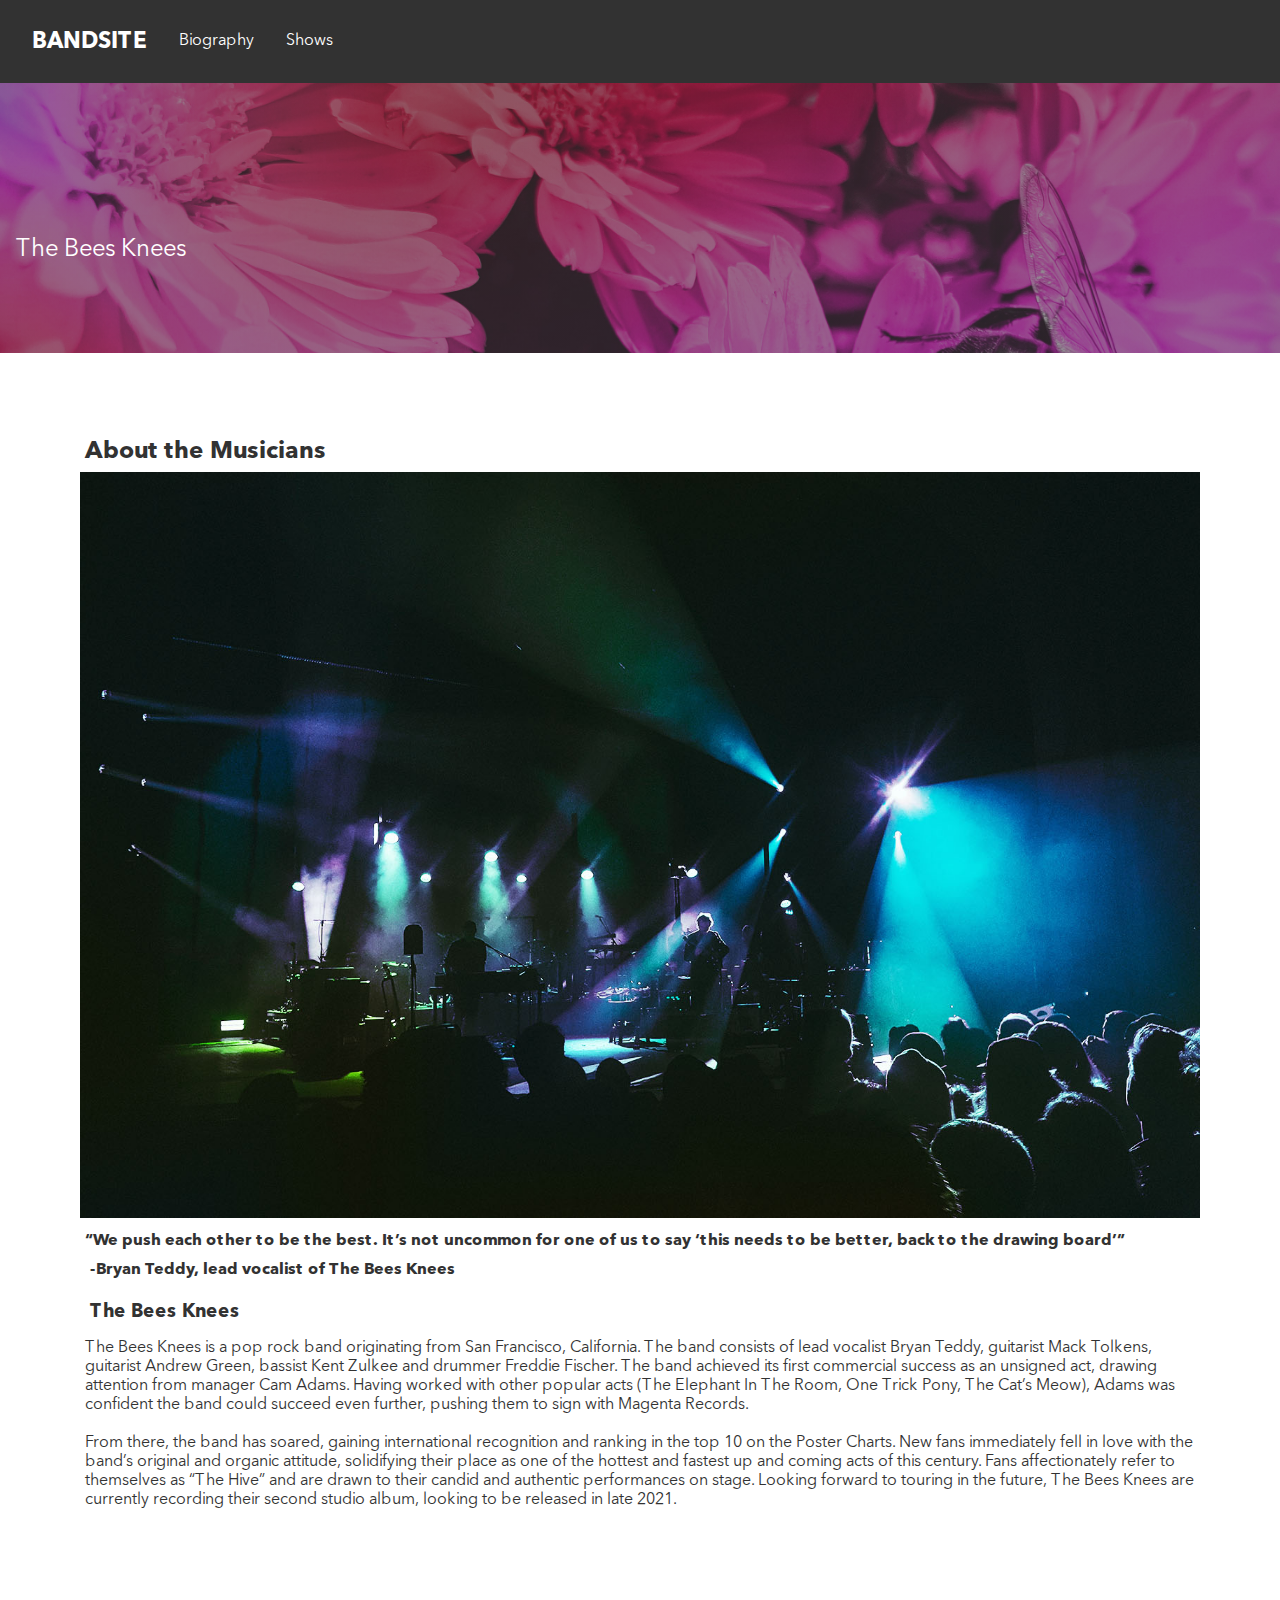
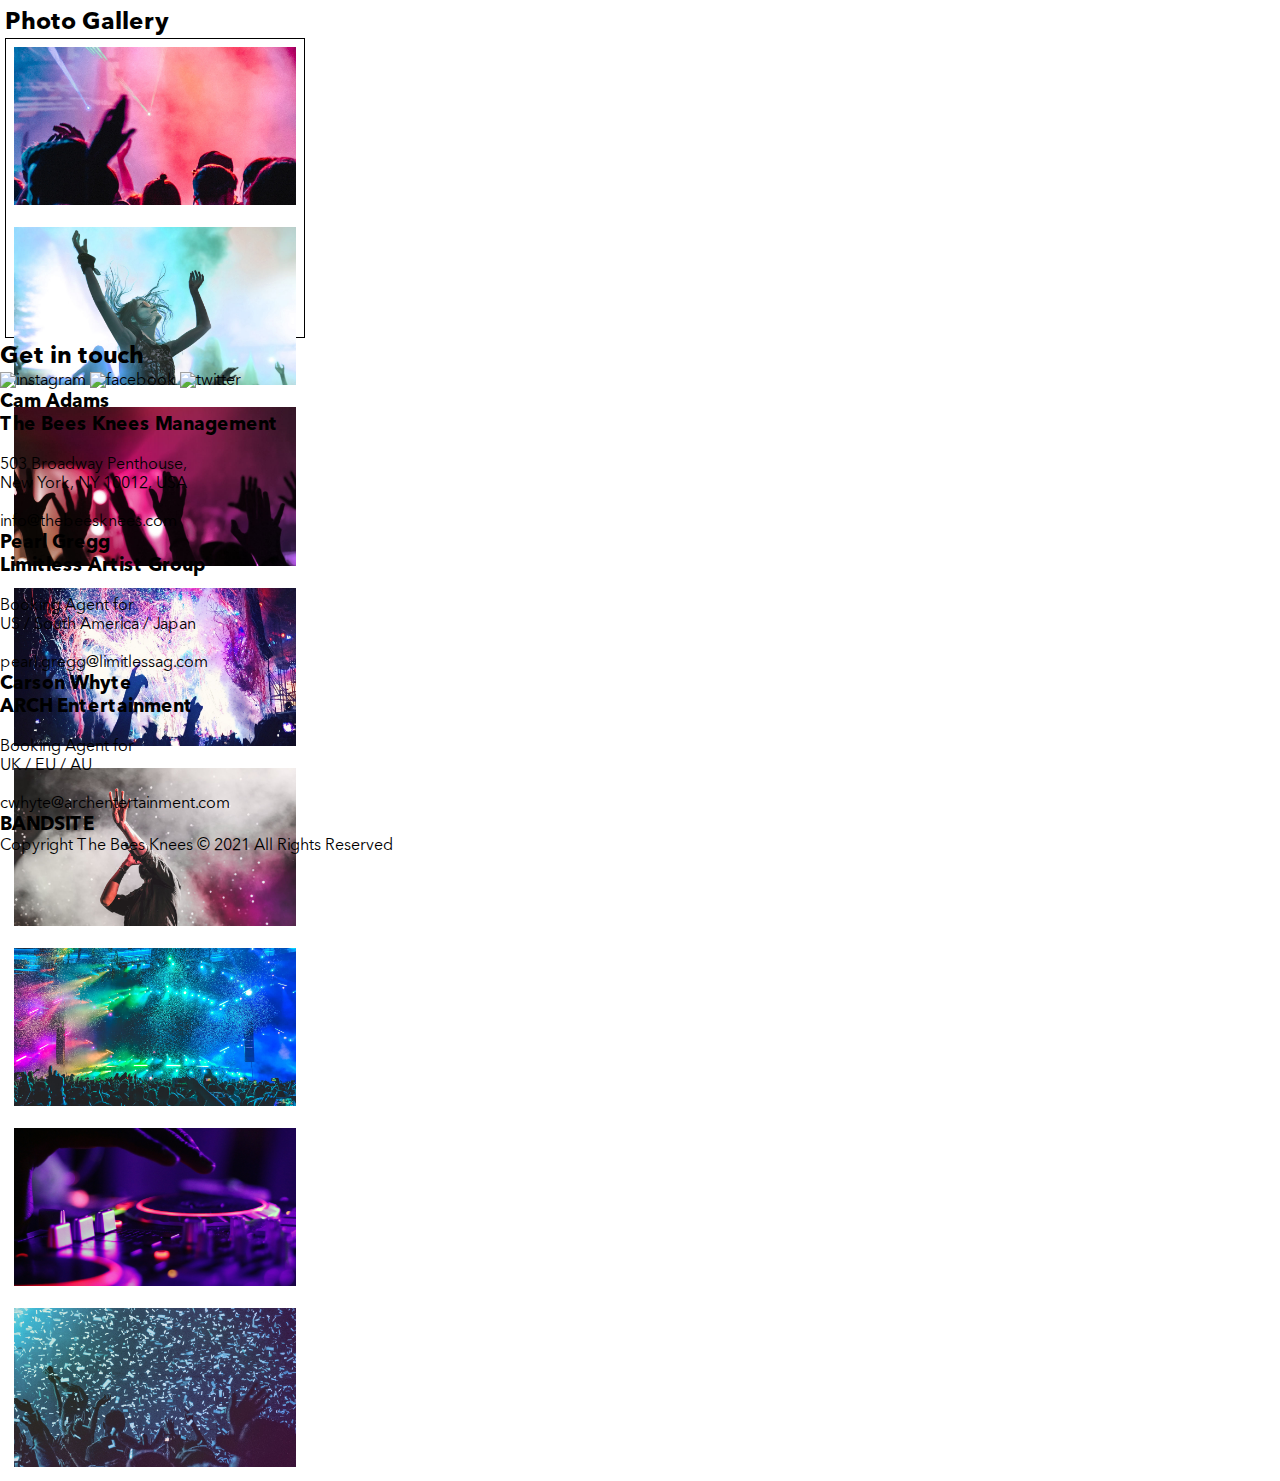
==== index.html @ 4f662fb7 "Gallery for mobile site" ====
<!DOCTYPE html>
<html lang="en">
<head>
    <meta charset="UTF-8">
    <meta http-equiv="X-UA-Compatible" content="IE=edge">
    <meta name="viewport" content="width=device-width, initial-scale=1.0">
    <title>Bandsite</title>
    <link rel="stylesheet" href="./css/bio.css">
</head>
<body>
    <header class="header">
        <div class="header__box">
             <div class="header__title">
                <h1>BANDSITE</h1>
             </div>
             <nav class="nav">
                 <ul class="nav__list">
                     <li class="nav__item">
                         <a class="nav__link" href="#">Biography</a>
                     </li>
                     <li class="nav__item">
                         <a class="nav__link" href="#">Shows</a>
                     </li>    
                 </ul>
             </nav>
        </div>
    </header>
    <main>
        <section class="hero">
            <div class="hero__box">
                <h2 class="hero__name">The Bees Knees</h2>
            </div>
        </section>
        <section class="about">
            <h2 class="about__heading">About the Musicians</h2>
            <article>
                <img class="about__image" src="./assets/images/band.jpg" alt="band performing">
                <div class="about__caption">
                      <p>
                          “We push each other to be the best. It’s not uncommon for one of us to say ‘this 
                          needs to be better, back to the drawing board’”
                         <p class="about__caption about__caption--lead"> -Bryan Teddy, lead vocalist of The Bees Knees</p>
                      </p>
                </div>
            </article>
            <div class="about__details">
                 <h3 class="about__details about__details--subheading">The Bees Knees</h3>
                 <div class="about__box">
                    <div class="about__split">
                        <p class="about__split about__split--para">
                            The Bees Knees is a pop rock band originating from San Francisco, California. 
                            The band consists of lead vocalist Bryan Teddy, guitarist Mack Tolkens, guitarist 
                            Andrew Green, bassist Kent Zulkee and drummer Freddie Fischer. The band achieved 
                            its first commercial success as an unsigned act, drawing attention from manager Cam 
                            Adams. Having worked with other popular acts (The Elephant In The Room, One Trick 
                            Pony, The Cat’s Meow), Adams was confident the band could succeed even further, pushing
                             them to sign with Magenta Records. 
                        </p>
                    </div>
                    <div class="about__split about__split--para">
                        <p class="about__split about__split--para">
                            From there, the band has soared, gaining international recognition and ranking in the 
                            top 10 on the Poster Charts. New fans immediately fell in love with the band’s original
                             and organic attitude, solidifying their place as one of the hottest and fastest up and
                              coming acts of this century. Fans affectionately refer to themselves as “The Hive” and 
                              are drawn to their candid and authentic performances on stage. Looking forward to touring 
                              in the future, The Bees Knees are currently recording their second studio album, looking to
                               be released in late 2021.
                        </p> 
                    </div>   
                </div>
            </div>
        </section>
        <section class="gallery">
            <h2 class="gallery__heading">Photo Gallery</h2>
            <div class="gallery__box">
                <div>
                    <img class="gallery__images" src="./assets/images/Photo-gallery-1.jpg" alt="crowd dancing">
                </div>
                <div>
                    <img class="gallery__images" src="./assets/images/Photo-gallery-2.jpg" alt="girl dancing">
                </div>
                <div>
                    <img  class="gallery__images"src="./assets/images/Photo-gallery-3.jpg" alt="crowd hands up">
                </div>
                <div>
                    <img  class="gallery__images" src="./assets/images/Photo-gallery-5.jpg" alt="huge confetti">
                </div>
                <div>
                    <img  class="gallery__images"src="./assets/images/Photo-gallery-6.jpg" alt="singer performing">
                </div>
               <div>
                     <img class="gallery__images" src="./assets/images/Photo-gallery-7.jpg" alt="stage wide view">
               </div>
               <div>
                     <img class="gallery__images" src="./assets/images/Photo-gallery-8.jpg" alt="dj controller">
               </div>
               <div>
                     <img class="gallery__images" src="./assets/images/Photo-gallery-9.jpg" alt="blue light confetti">
               </div>
            </div>
        </section>
    </main>
    <footer>
        <div>
            <h2>Get in touch</h2>
        </div>
        <div>
            <img src="" alt="instagram">
            <img src="" alt="facebook">
            <img src="" alt="twitter">
        </div>
        <div>
            <h3>Cam Adams</h3>
            <h3>The Bees Knees Management </h3>
            <br />
            503 Broadway Penthouse,<br />
            New York, NY 10012, USA<br />
            <br />
            info@thebeesknees.com<br />
        </div>
        <div>
            <h3>Pearl Gregg </h3>
            <h3>Limitless Artist Group</h3>
            <br />
            Booking Agent for<br />
            US / South America / Japan<br />
            <br />
            pearl.gregg@limitlessag.com<br />
        </div>
        <div>
             <h3>Carson Whyte</h3> 
             <h3>ARCH Entertainment</h3>
             <br />
             Booking Agent for<br />
             UK / EU / AU<br />
             <br />
             cwhyte@archentertainment.com<br />
        </div>
        <div>
            <h3>BANDSITE</h3>
        </div>
        <div>
            <p>Copyright The Bees Knees © 2021 All Rights Reserved</p>
        </div>

    </footer>
    

    
</body>
</html>
---- css/bio.css ----
@font-face {
  font-family: "Avenir";
  src: url(../../assets/font/AvenirNextLTPro-Regular.woff2) format("woff2");
  font-weight: 400;
}
@font-face {
  font-family: "Avenir";
  src: url(../../assets/font/AvenirNextLTPro-Demi.woff2) format("woff2");
  font-weight: 600;
}
@font-face {
  font-family: "Avenir";
  src: url(../../assets/font/AvenirNextLTPro-Bold.woff2) format("woff2");
  font-weight: 700;
}
*, *::before, *::after {
  box-sizing: border-box;
}

* {
  margin: 0;
  padding: 0;
}

body {
  margin: 0;
  font-family: "Avenir";
}

.header {
  background-color: #323232;
  color: #ffffff;
  text-align: center;
}
@media screen and (min-width: 768px) {
  .header__box {
    display: flex;
    justify-content: flex-start;
    align-items: center;
    padding: 0rem 1rem 0 2rem;
  }
}
.header__title {
  font-size: 0.7rem;
}

.nav__list {
  display: flex;
  padding: 0.3rem;
  justify-content: space-between;
  align-items: center;
}
@media screen and (min-width: 768px) {
  .nav__list {
    padding: 1rem;
  }
}
.nav__item {
  list-style: none;
}
@media screen and (min-width: 768px) {
  .nav__item {
    padding: 1rem;
  }
}
.nav__link {
  text-decoration: none;
  color: #ffffff;
}

.hero {
  width: 100%;
}
.hero__box {
  background: linear-gradient(rgba(50, 50, 50, 0.5), rgba(50, 50, 50, 0.5)), url("../assets/images/hero-bio.jpg");
  background-size: cover;
  width: 100%;
  height: 50vh;
  position: relative;
}
@media screen and (min-width: 320px) {
  .hero__box {
    max-width: 100%;
    height: 30vh;
  }
}
.hero__name {
  position: absolute;
  bottom: 12rem;
  left: 9rem;
  color: #ffffff;
  font-size: 3rem;
}
@media screen and (min-width: 320px) {
  .hero__name {
    bottom: 5.5rem;
    left: 1rem;
    font-size: 1.5rem;
    font-family: "Avenir";
    font-weight: 400;
  }
}

.about {
  padding: 1rem;
  color: #323232;
}
@media screen and (min-width: 768px) {
  .about {
    padding: 5rem;
  }
}
.about__image {
  width: 100%;
}
.about__heading {
  padding: 0.3rem;
}
.about__caption {
  font-weight: 700;
  padding: 0.3rem;
  line-height: 1.5;
}
.about__caption-- {
  padding: 0.3rem;
}
.about__details {
  padding: 0.3rem;
}
.about__details-- {
  padding: 0.3rem;
  font-weight: 600;
}
.about__split {
  padding: 0.3rem 0rem;
}
.about__split-- {
  font-weight: 600;
}

.gallery {
  padding: 0.3rem;
}
@media screen and (min-width: 768px) {
  .gallery__box {
    display: flex;
    flex-flow: row wrap;
    align-content: flex-start;
    /* pack wrapping lines to the top */
    border: 1px solid black;
    width: 300px;
    height: 300px;
  }
}
@media screen and (min-width: 320px) {
  .gallery__images {
    max-width: 100%;
    padding: 0.5rem;
  }
}/*# sourceMappingURL=bio.css.map */
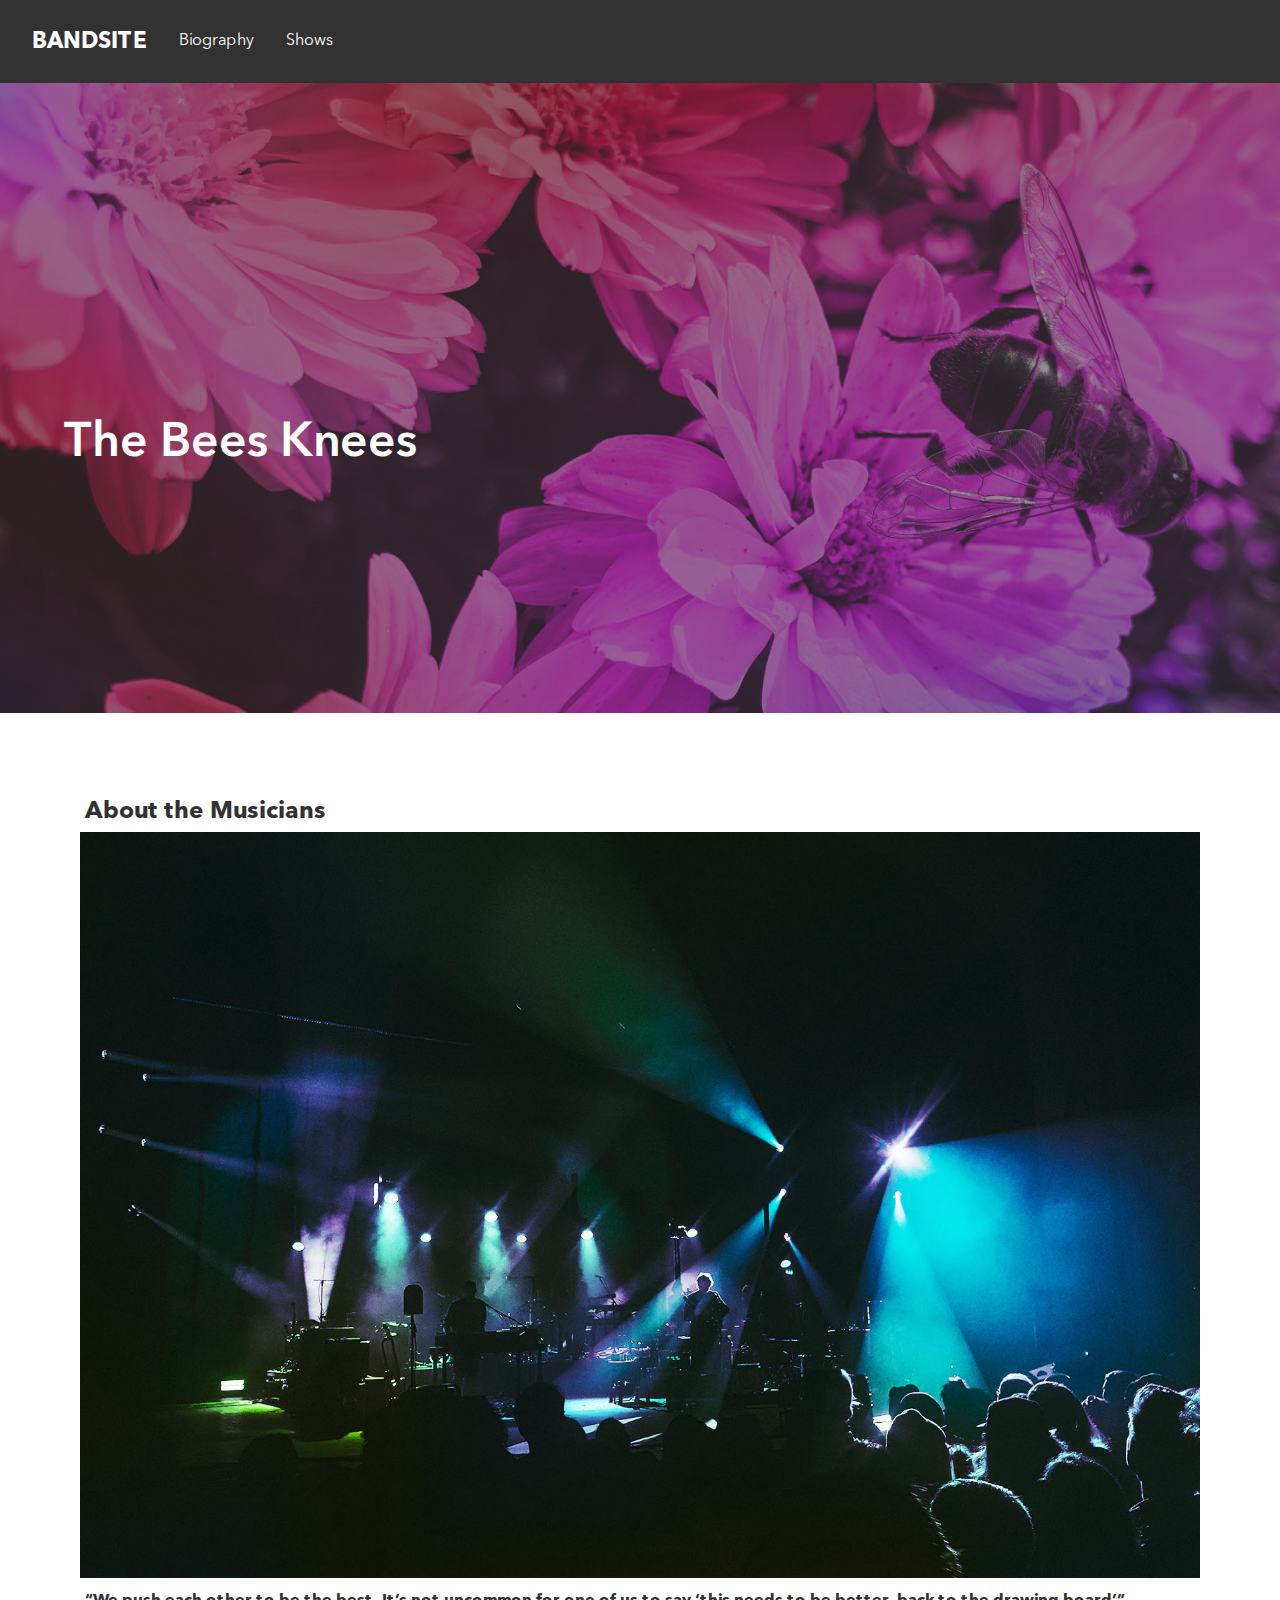
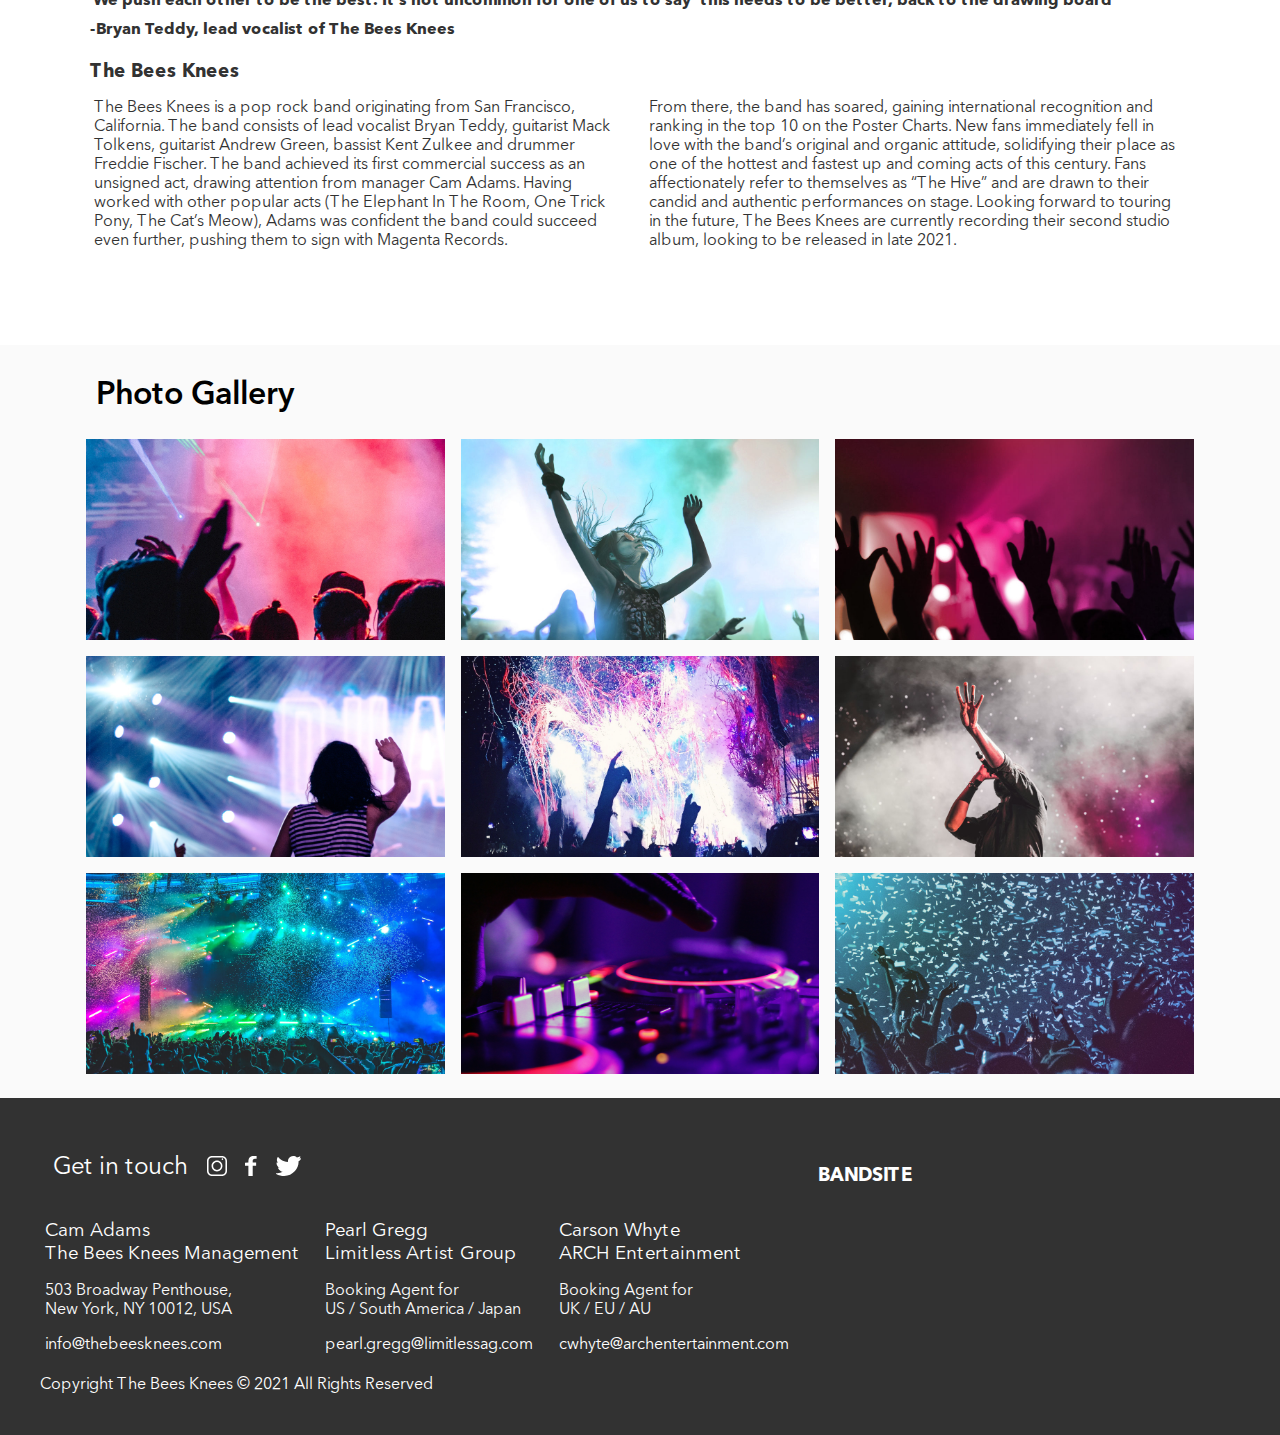
==== commit 8b60440e: "Tablet ready" ====
--- a/index.html
+++ b/index.html
@@ -74,76 +74,72 @@
         <section class="gallery">
             <h2 class="gallery__heading">Photo Gallery</h2>
             <div class="gallery__box">
-                <div>
-                    <img class="gallery__images" src="./assets/images/Photo-gallery-1.jpg" alt="crowd dancing">
-                </div>
-                <div>
-                    <img class="gallery__images" src="./assets/images/Photo-gallery-2.jpg" alt="girl dancing">
-                </div>
-                <div>
-                    <img  class="gallery__images"src="./assets/images/Photo-gallery-3.jpg" alt="crowd hands up">
-                </div>
-                <div>
-                    <img  class="gallery__images" src="./assets/images/Photo-gallery-5.jpg" alt="huge confetti">
-                </div>
-                <div>
-                    <img  class="gallery__images"src="./assets/images/Photo-gallery-6.jpg" alt="singer performing">
-                </div>
-               <div>
-                     <img class="gallery__images" src="./assets/images/Photo-gallery-7.jpg" alt="stage wide view">
-               </div>
-               <div>
-                     <img class="gallery__images" src="./assets/images/Photo-gallery-8.jpg" alt="dj controller">
-               </div>
-               <div>
-                     <img class="gallery__images" src="./assets/images/Photo-gallery-9.jpg" alt="blue light confetti">
-               </div>
+                
+                <img class="gallery__images" src="./assets/images/Photo-gallery-1.jpg" alt="crowd dancing">
+                <img class="gallery__images" src="./assets/images/Photo-gallery-2.jpg" alt="girl dancing">
+                <img  class="gallery__images"src="./assets/images/Photo-gallery-3.jpg" alt="crowd hands up">
+                <img class="gallery__images" src="./assets/images/Photo-gallery-4.jpg" alt="Girl waving">
+                <img  class="gallery__images" src="./assets/images/Photo-gallery-5.jpg" alt="huge confetti">
+                <img  class="gallery__images"src="./assets/images/Photo-gallery-6.jpg" alt="singer performing">
+                <img class="gallery__images" src="./assets/images/Photo-gallery-7.jpg" alt="stage wide view">
+                <img class="gallery__images" src="./assets/images/Photo-gallery-8.jpg" alt="dj controller">
+                <img class="gallery__images" src="./assets/images/Photo-gallery-9.jpg" alt="blue light confetti">
+            
             </div>
         </section>
     </main>
-    <footer>
-        <div>
-            <h2>Get in touch</h2>
-        </div>
-        <div>
-            <img src="" alt="instagram">
-            <img src="" alt="facebook">
-            <img src="" alt="twitter">
-        </div>
-        <div>
-            <h3>Cam Adams</h3>
-            <h3>The Bees Knees Management </h3>
-            <br />
-            503 Broadway Penthouse,<br />
-            New York, NY 10012, USA<br />
-            <br />
-            info@thebeesknees.com<br />
-        </div>
-        <div>
-            <h3>Pearl Gregg </h3>
-            <h3>Limitless Artist Group</h3>
-            <br />
-            Booking Agent for<br />
-            US / South America / Japan<br />
-            <br />
-            pearl.gregg@limitlessag.com<br />
-        </div>
-        <div>
-             <h3>Carson Whyte</h3> 
-             <h3>ARCH Entertainment</h3>
-             <br />
-             Booking Agent for<br />
-             UK / EU / AU<br />
-             <br />
-             cwhyte@archentertainment.com<br />
-        </div>
-        <div>
-            <h3>BANDSITE</h3>
-        </div>
-        <div>
+    <footer class="footer">
+        <div class="footer__container">
+            <div class="footer__social">
+                <div>
+                    <h2 class="footer__heading">Get in touch</h2>
+                </div>
+                <div class="footer__iconbox">
+                    <img class="footer__icons" src="./assets/icons/SVG/Icon-instagram.svg" alt="instagram">
+                    <img class="footer__icons" src="./assets/icons/SVG/Icon-facebook.svg" alt="facebook">
+                    <img class="footer__icons" src="./assets/icons/SVG/Icon-twitter.svg" alt="twitter">
+                </div>
+            </div>
+            <div class="footer__details">
+                <div class="footer__agent">
+                    <h3 class="footer__subheading">Cam Adams<br />
+                         The Bees Knees Management 
+                    </h3>
+            
+                    <p class="footer__address">503 Broadway Penthouse,<br />
+                    New York, NY 10012, USA<br />
+                    <p class="footer__email">
+                        info@thebeesknees.com
+                    </p>
+                </div>
+                <div class="footer__agent">
+                    <h3 class="footer__subheading">Pearl Gregg <br />
+                    Limitless Artist Group</h3>
+                    <p class="footer__address">Booking Agent for<br />
+                    US / South America / Japan
+                    </p>
+                    <p class="footer__email">
+                        pearl.gregg@limitlessag.com
+                    </p>
+                </div>
+                <div class="footer__agent">
+                     <h3 class="footer__subheading">Carson Whyte<br /> 
+                     ARCH Entertainment</h3>
+                     <p class="footer__address">
+                         Booking Agent for<br />
+                     UK / EU / AU<br />
+                     <p class="footer__email">
+                         cwhyte@archentertainment.com
+                     </p>
+                </div>
+            </div>
+        </div>    
+        <div class="footer__brand">
+            <h3 class="footer__brand footer__brand--float">BANDSITE</h3>
+        </div>        
+        <div class="footer__copyright">
             <p>Copyright The Bees Knees © 2021 All Rights Reserved</p>
         </div>
-
     </footer>
     
 
--- a/css/bio.css
+++ b/css/bio.css
@@ -1,16 +1,16 @@
 @font-face {
   font-family: "Avenir";
-  src: url(../../assets/font/AvenirNextLTPro-Regular.woff2) format("woff2");
+  src: url("../../assets/font/AvenirNextLTPro-Regular.woff2") format("woff2"), url("../../assets/font/AvenirNextLTPro-Regular.woff") format("woff");
   font-weight: 400;
 }
 @font-face {
   font-family: "Avenir";
-  src: url(../../assets/font/AvenirNextLTPro-Demi.woff2) format("woff2");
+  src: url("../../assets/font/AvenirNextLTPro-Demi.woff2") format("woff2"), url("../../assets/font/AvenirNextLTPro-Demi.woff") format("woff");
   font-weight: 600;
 }
 @font-face {
   font-family: "Avenir";
-  src: url(../../assets/font/AvenirNextLTPro-Bold.woff2) format("woff2");
+  src: url("../../assets/font/AvenirNextLTPro-Bold.woff2") format("woff2"), url("../../assets/font/AvenirNextLTPro-Bold.woff") format("woff");
   font-weight: 700;
 }
 *, *::before, *::after {
@@ -31,6 +31,7 @@
   background-color: #323232;
   color: #ffffff;
   text-align: center;
+  width: 100%;
 }
 @media screen and (min-width: 768px) {
   .header__box {
@@ -75,13 +76,18 @@
   background: linear-gradient(rgba(50, 50, 50, 0.5), rgba(50, 50, 50, 0.5)), url("../assets/images/hero-bio.jpg");
   background-size: cover;
   width: 100%;
-  height: 50vh;
+  height: 100vh;
   position: relative;
 }
 @media screen and (min-width: 320px) {
   .hero__box {
     max-width: 100%;
     height: 30vh;
+  }
+}
+@media screen and (min-width: 768px) {
+  .hero__box {
+    height: 70vh;
   }
 }
 .hero__name {
@@ -100,6 +106,15 @@
     font-weight: 400;
   }
 }
+@media screen and (min-width: 768px) {
+  .hero__name {
+    bottom: 15rem;
+    left: 4rem;
+    font-size: 3rem;
+    font-family: "Avenir";
+    font-weight: 600;
+  }
+}
 
 .about {
   padding: 1rem;
@@ -131,25 +146,37 @@
   padding: 0.3rem;
   font-weight: 600;
 }
+@media screen and (min-width: 768px) {
+  .about__box {
+    display: flex;
+  }
+}
 .about__split {
-  padding: 0.3rem 0rem;
-}
-.about__split-- {
+  padding: 0.3rem;
+}
+
+.gallery {
+  background-color: #fafafa;
+  padding: 1rem;
+  text-align: left;
+}
+.gallery__heading {
   font-weight: 600;
 }
-
-.gallery {
-  padding: 0.3rem;
+@media screen and (min-width: 768px) {
+  .gallery__heading {
+    padding: 1rem;
+    margin: 0 4rem;
+    font-size: 2rem;
+  }
 }
 @media screen and (min-width: 768px) {
   .gallery__box {
     display: flex;
-    flex-flow: row wrap;
-    align-content: flex-start;
-    /* pack wrapping lines to the top */
-    border: 1px solid black;
-    width: 300px;
-    height: 300px;
+    flex-wrap: wrap;
+    flex-direction: row;
+    justify-content: center;
+    align-items: center;
   }
 }
 @media screen and (min-width: 320px) {
@@ -157,4 +184,112 @@
     max-width: 100%;
     padding: 0.5rem;
   }
+}
+@media screen and (min-width: 768px) {
+  .gallery__images {
+    max-width: 30%;
+    padding: 0.5rem;
+  }
+}
+
+.footer {
+  background-color: #323232;
+  color: #ffffff;
+  padding: 1rem;
+  font-size: 0.7rem;
+}
+@media screen and (min-width: 768px) {
+  .footer {
+    padding: 2rem;
+    display: flex;
+    flex-wrap: wrap;
+  }
+}
+@media screen and (min-width: 320px) {
+  .footer {
+    font-size: 1rem;
+  }
+}
+.footer__container {
+  display: flex;
+  flex-direction: column;
+  align-items: flex-start;
+  flex-basis: 2;
+}
+.footer__heading {
+  font-weight: 400;
+  padding: 0.3rem;
+}
+@media screen and (min-width: 768px) {
+  .footer__heading {
+    padding: 0.3rem;
+    font-weight: 400;
+  }
+}
+.footer__icons {
+  padding: 0.3rem;
+}
+@media screen and (min-width: 768px) {
+  .footer__icons {
+    margin-left: 0.3rem;
+  }
+}
+@media screen and (min-width: 768px) {
+  .footer__details {
+    display: flex;
+    justify-content: space-evenly;
+  }
+}
+@media screen and (min-width: 768px) {
+  .footer__social {
+    padding: 1rem;
+    display: flex;
+    align-items: center;
+  }
+}
+.footer__iconbox {
+  padding: 0.3rem;
+}
+.footer__agent {
+  padding: 0.5rem;
+}
+@media screen and (min-width: 768px) {
+  .footer__agent {
+    padding: 0.3rem;
+    display: flex;
+    flex-direction: column;
+  }
+}
+.footer__email {
+  padding: 0.5rem;
+}
+.footer__subheading {
+  font-weight: 400;
+  color: #ffffff;
+  padding: 0.5rem;
+}
+.footer__address {
+  color: #fafafa;
+  padding: 0.5rem;
+}
+.footer__copyright {
+  padding: 0.5rem;
+  display: flex;
+  flex-wrap: wrap;
+  order: 2;
+}
+.footer__brand {
+  padding: 0.5rem;
+}
+@media screen and (min-width: 768px) {
+  .footer__brand {
+    display: flex;
+    order: 2;
+    margin-top: 0.6rem;
+  }
+}
+@media screen and (min-width: 768px) {
+  .footer__brand-- {
+    font-weight: 400;
+  }
 }/*# sourceMappingURL=bio.css.map */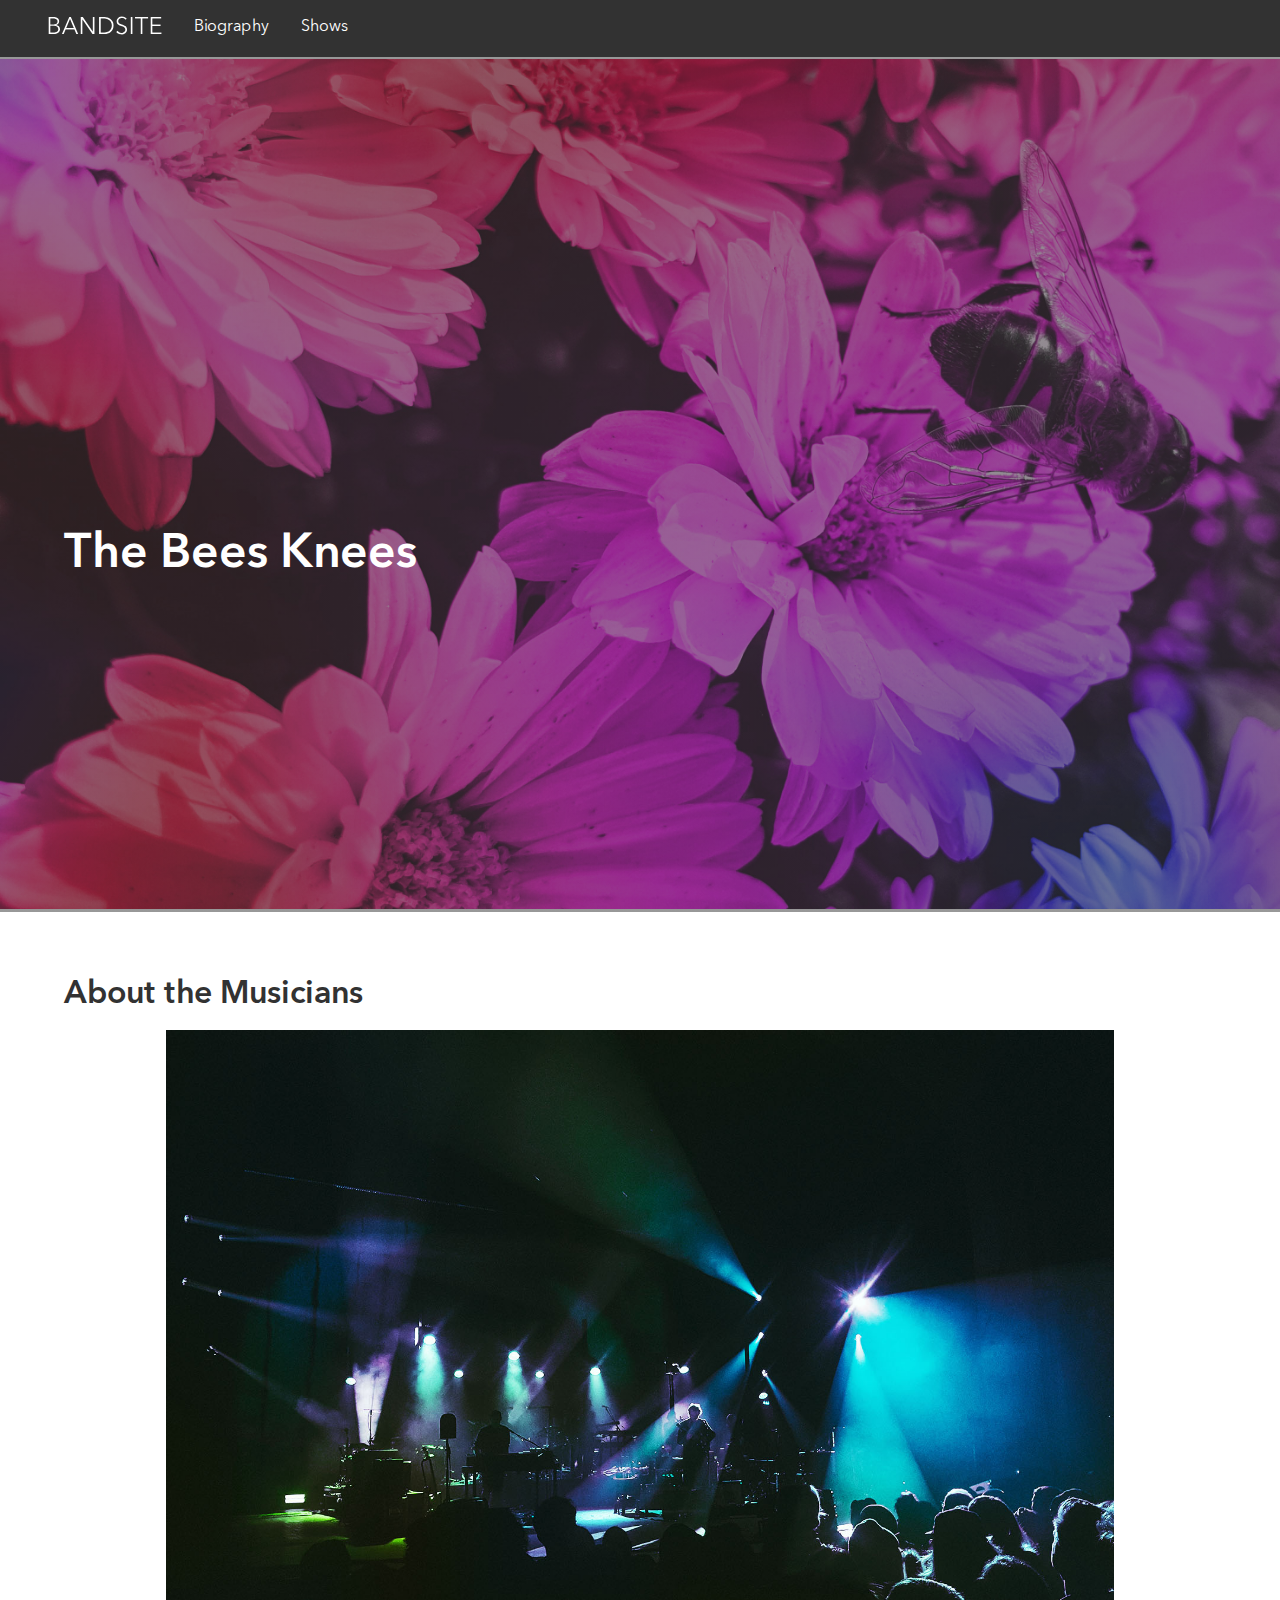
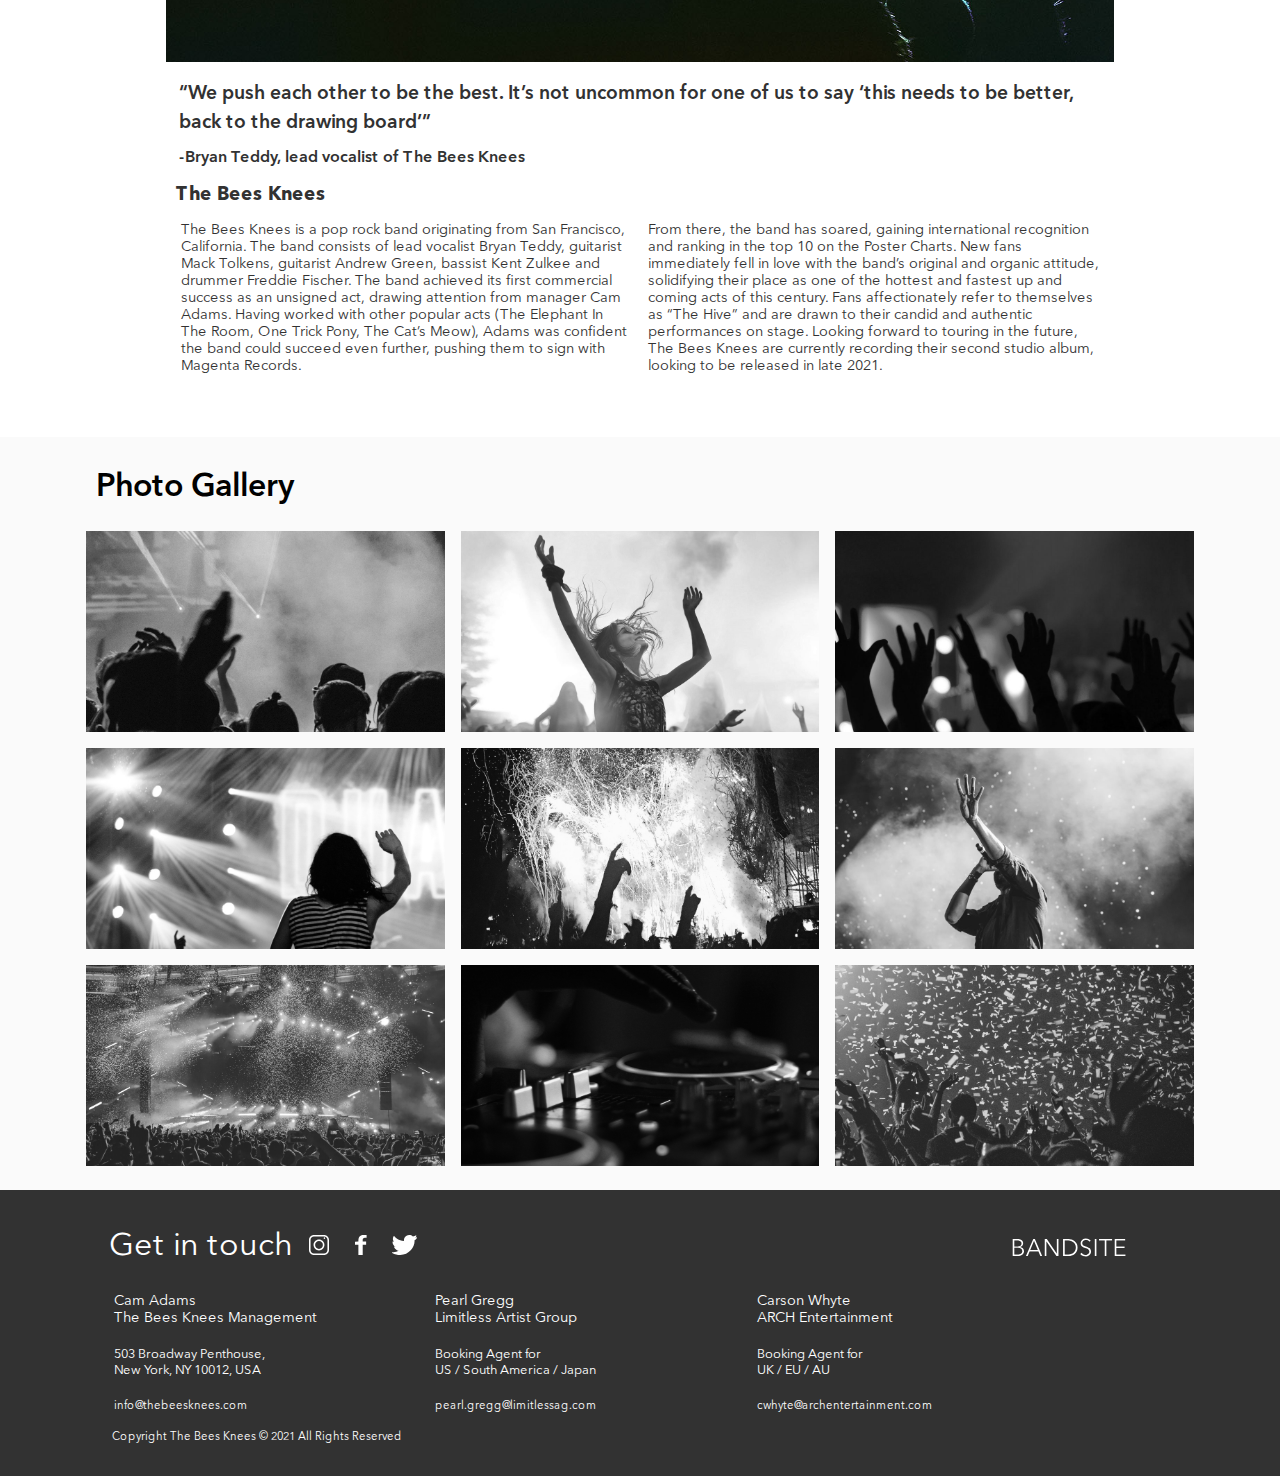
==== commit 2ee3716a: "fixed big issues" ====
--- a/index.html
+++ b/index.html
@@ -8,15 +8,18 @@
     <link rel="stylesheet" href="./css/bio.css">
 </head>
 <body>
+    <!--navigation bar for reach different pages-->
     <header class="header">
         <div class="header__box">
-             <div class="header__title">
-                <h1>BANDSITE</h1>
+             <div class="header__titlebox">
+                <!--takes you back to the main page-->
+                <a href="./index.html"><img src="./assets/logo/Logo-bandsite.svg" alt="watermark" id="logo"></a>
              </div>
              <nav class="nav">
                  <ul class="nav__list">
                      <li class="nav__item">
-                         <a class="nav__link" href="#">Biography</a>
+                         <!--reaches the about section of the page-->
+                         <a class="nav__link" href="#bioinfo">Biography</a>
                      </li>
                      <li class="nav__item">
                          <a class="nav__link" href="#">Shows</a>
@@ -26,55 +29,64 @@
         </div>
     </header>
     <main>
+        <!--hero section for the hero image-->
         <section class="hero">
             <div class="hero__box">
-                <h2 class="hero__name">The Bees Knees</h2>
+                <h2 class="hero__name">
+                    The Bees Knees
+                </h2>
             </div>
         </section>
-        <section class="about">
-            <h2 class="about__heading">About the Musicians</h2>
-            <article>
-                <img class="about__image" src="./assets/images/band.jpg" alt="band performing">
+        <!--hero section ends here-->
+        <section class="about" id="bioinfo">
+            <h2 class="about__heading">
+                About the Musicians
+            </h2>
+            <!--adding an article with four parts heading/image/quotes/details  -->
+            <article class="about__content">
+                <div class="about__imagebox">
+                    <img class="about__image" src="./assets/images/band.jpg" alt="band performing">
+                </div>
                 <div class="about__caption">
-                      <p>
+                      <p class="about__quotes">
                           “We push each other to be the best. It’s not uncommon for one of us to say ‘this 
                           needs to be better, back to the drawing board’”
-                         <p class="about__caption about__caption--lead"> -Bryan Teddy, lead vocalist of The Bees Knees</p>
+                         <p class="about__quotedby"> -Bryan Teddy, lead vocalist of The Bees Knees</p>
                       </p>
                 </div>
+                <div class="about__details">
+                     <h3 class="about__details about__details--subheading">The Bees Knees</h3>
+                     <div class="about__box">
+                         <div class="about__split">
+                             <p class="about__split about__split--para">
+                                 The Bees Knees is a pop rock band originating from San Francisco, California. 
+                                 The band consists of lead vocalist Bryan Teddy, guitarist Mack Tolkens, guitarist 
+                                 Andrew Green, bassist Kent Zulkee and drummer Freddie Fischer. The band achieved 
+                                 its first commercial success as an unsigned act, drawing attention from manager Cam 
+                                 Adams. Having worked with other popular acts (The Elephant In The Room, One Trick 
+                                 Pony, The Cat’s Meow), Adams was confident the band could succeed even further, pushing
+                                 them to sign with Magenta Records. 
+                            </p>
+                         </div>
+                         <div class="about__split">
+                             <p class="about__split about__split--para">
+                                 From there, the band has soared, gaining international recognition and ranking in the 
+                                 top 10 on the Poster Charts. New fans immediately fell in love with the band’s original
+                                 and organic attitude, solidifying their place as one of the hottest and fastest up and
+                                 coming acts of this century. Fans affectionately refer to themselves as “The Hive” and 
+                                 are drawn to their candid and authentic performances on stage. Looking forward to touring 
+                                 in the future, The Bees Knees are currently recording their second studio album, looking to
+                                  be released in late 2021.
+                             </p> 
+                         </div> 
+                    </div>
             </article>
-            <div class="about__details">
-                 <h3 class="about__details about__details--subheading">The Bees Knees</h3>
-                 <div class="about__box">
-                    <div class="about__split">
-                        <p class="about__split about__split--para">
-                            The Bees Knees is a pop rock band originating from San Francisco, California. 
-                            The band consists of lead vocalist Bryan Teddy, guitarist Mack Tolkens, guitarist 
-                            Andrew Green, bassist Kent Zulkee and drummer Freddie Fischer. The band achieved 
-                            its first commercial success as an unsigned act, drawing attention from manager Cam 
-                            Adams. Having worked with other popular acts (The Elephant In The Room, One Trick 
-                            Pony, The Cat’s Meow), Adams was confident the band could succeed even further, pushing
-                             them to sign with Magenta Records. 
-                        </p>
-                    </div>
-                    <div class="about__split about__split--para">
-                        <p class="about__split about__split--para">
-                            From there, the band has soared, gaining international recognition and ranking in the 
-                            top 10 on the Poster Charts. New fans immediately fell in love with the band’s original
-                             and organic attitude, solidifying their place as one of the hottest and fastest up and
-                              coming acts of this century. Fans affectionately refer to themselves as “The Hive” and 
-                              are drawn to their candid and authentic performances on stage. Looking forward to touring 
-                              in the future, The Bees Knees are currently recording their second studio album, looking to
-                               be released in late 2021.
-                        </p> 
-                    </div>   
-                </div>
-            </div>
+            <!--about article ends here-->
         </section>
+        <!--Image gallery  -->
         <section class="gallery">
             <h2 class="gallery__heading">Photo Gallery</h2>
             <div class="gallery__box">
-                
                 <img class="gallery__images" src="./assets/images/Photo-gallery-1.jpg" alt="crowd dancing">
                 <img class="gallery__images" src="./assets/images/Photo-gallery-2.jpg" alt="girl dancing">
                 <img  class="gallery__images"src="./assets/images/Photo-gallery-3.jpg" alt="crowd hands up">
@@ -88,61 +100,65 @@
             </div>
         </section>
     </main>
+    <!--footer starts here, it is divided into 4 parts-->
     <footer class="footer">
         <div class="footer__container">
-            <div class="footer__social">
-                <div>
-                    <h2 class="footer__heading">Get in touch</h2>
-                </div>
-                <div class="footer__iconbox">
-                    <img class="footer__icons" src="./assets/icons/SVG/Icon-instagram.svg" alt="instagram">
-                    <img class="footer__icons" src="./assets/icons/SVG/Icon-facebook.svg" alt="facebook">
-                    <img class="footer__icons" src="./assets/icons/SVG/Icon-twitter.svg" alt="twitter">
+            <div class="footer__iconbox"><!--first part with icons and heading-->
+                <h2 class="footer__heading"> Get in touch</h2>
+                <div class="footer__social">
+                    <img class="footer__icon" src="./assets/icons/SVG/Icon-instagram.svg" alt="Instagram">
+                    <img class="footer__icon" src="./assets/icons/SVG/Icon-facebook.svg" alt="Facebook">
+                    <img class="footer__icon" src="./assets/icons/SVG/Icon-twitter.svg" alt="Twitter">
                 </div>
             </div>
-            <div class="footer__details">
-                <div class="footer__agent">
+            <div class="footer__infobox"><!--second part with agents details-->
+                <div class=" footer__mainbox">
                     <h3 class="footer__subheading">Cam Adams<br />
-                         The Bees Knees Management 
+                        The Bees Knees Management 
+                   </h3>
+                   <p class="footer__address">
+                       503 Broadway Penthouse,<br />
+                       New York, NY 10012, USA<br />
+                   <p class="footer__email">
+                       info@thebeesknees.com
+                   </p>
+                </div>
+                <div class=" footer__mainbox">
+                    <h3 class="footer__subheading">
+                        Pearl Gregg <br />
+                        Limitless Artist Group
                     </h3>
-            
-                    <p class="footer__address">503 Broadway Penthouse,<br />
-                    New York, NY 10012, USA<br />
-                    <p class="footer__email">
-                        info@thebeesknees.com
-                    </p>
-                </div>
-                <div class="footer__agent">
-                    <h3 class="footer__subheading">Pearl Gregg <br />
-                    Limitless Artist Group</h3>
-                    <p class="footer__address">Booking Agent for<br />
-                    US / South America / Japan
+                    <p class="footer__address">
+                        Booking Agent for<br />
+                        US / South America / Japan
                     </p>
                     <p class="footer__email">
                         pearl.gregg@limitlessag.com
                     </p>
+    
                 </div>
-                <div class="footer__agent">
-                     <h3 class="footer__subheading">Carson Whyte<br /> 
-                     ARCH Entertainment</h3>
-                     <p class="footer__address">
-                         Booking Agent for<br />
-                     UK / EU / AU<br />
-                     <p class="footer__email">
-                         cwhyte@archentertainment.com
-                     </p>
+                <div class=" footer__mainbox">
+                    <h3 class="footer__subheading">
+                        Carson Whyte<br /> 
+                        ARCH Entertainment</h3>
+                    <p class="footer__address">
+                        Booking Agent for<br />
+                        UK / EU / AU<br />
+                    <p class="footer__email">
+                        cwhyte@archentertainment.com
+                    </p>
                 </div>
             </div>
-        </div>    
-        <div class="footer__brand">
-            <h3 class="footer__brand footer__brand--float">BANDSITE</h3>
-        </div>        
-        <div class="footer__copyright">
-            <p>Copyright The Bees Knees © 2021 All Rights Reserved</p>
+            <div class="footer__bandsite"><!-- third with bands watermark logo-->
+                <a class="footer__watermark" href="./index.html"><img src="./assets/logo/Logo-bandsite.svg" alt="" id="logo"></a>
+            </div>
+            <div class="footer__copyright"><!--fourth part with copyright details-->
+                <p> 
+                    Copyright The Bees Knees © 2021 All Rights Reserved
+                </p>
+            </div>
         </div>
-    </footer>
-    
-
-    
+        <!--footer container ends here-->
+    </footer> 
 </body>
 </html>--- a/css/bio.css
+++ b/css/bio.css
@@ -27,6 +27,7 @@
   font-family: "Avenir";
 }
 
+/* */
 .header {
   background-color: #323232;
   color: #ffffff;
@@ -41,23 +42,26 @@
     padding: 0rem 1rem 0 2rem;
   }
 }
-.header__title {
-  font-size: 0.7rem;
+.header__titlebox {
+  padding: 1rem;
 }
 
 .nav__list {
   display: flex;
-  padding: 0.3rem;
   justify-content: space-between;
   align-items: center;
 }
-@media screen and (min-width: 768px) {
-  .nav__list {
-    padding: 1rem;
-  }
-}
 .nav__item {
   list-style: none;
+  border-bottom: 2px solid transparent;
+}
+@media screen and (min-width: 320px) {
+  .nav__item {
+    padding: 0 2rem;
+  }
+}
+.nav__item:hover {
+  border-bottom: 2px solid #fff;
 }
 @media screen and (min-width: 768px) {
   .nav__item {
@@ -75,8 +79,10 @@
 .hero__box {
   background: linear-gradient(rgba(50, 50, 50, 0.5), rgba(50, 50, 50, 0.5)), url("../assets/images/hero-bio.jpg");
   background-size: cover;
-  width: 100%;
-  height: 100vh;
+  background-repeat: no-repeat;
+  background-position: center;
+  background-size: 100%;
+  width: 100%;
   position: relative;
 }
 @media screen and (min-width: 320px) {
@@ -88,6 +94,11 @@
 @media screen and (min-width: 768px) {
   .hero__box {
     height: 70vh;
+  }
+}
+@media screen and (min-width: 1280px) {
+  .hero__box {
+    height: 95vh;
   }
 }
 .hero__name {
@@ -99,7 +110,7 @@
 }
 @media screen and (min-width: 320px) {
   .hero__name {
-    bottom: 5.5rem;
+    bottom: 5rem;
     left: 1rem;
     font-size: 1.5rem;
     font-family: "Avenir";
@@ -108,36 +119,93 @@
 }
 @media screen and (min-width: 768px) {
   .hero__name {
-    bottom: 15rem;
+    bottom: 10rem;
     left: 4rem;
     font-size: 3rem;
     font-family: "Avenir";
     font-weight: 600;
   }
 }
+@media screen and (min-width: 1280px) {
+  .hero__name {
+    bottom: 20.5rem;
+    left: 4rem;
+    font-size: 3rem;
+    font-family: "Avenir";
+    font-weight: 600;
+  }
+}
 
 .about {
   padding: 1rem;
   color: #323232;
+  width: 100%;
+  /*resizing the font for quotes section with increasing width*/
 }
 @media screen and (min-width: 768px) {
   .about {
-    padding: 5rem;
-  }
+    padding: 3rem;
+  }
+}
+.about__content {
+  /*resizing the about section with increasing width*/
+}
+@media screen and (min-width: 768px) {
+  .about__content {
+    width: 90%;
+    margin: 0 auto 0 auto;
+  }
+}
+@media screen and (min-width: 1280px) {
+  .about__content {
+    width: 80%;
+  }
+}
+.about__imagebox {
+  text-align: center;
 }
 .about__image {
   width: 100%;
 }
+@media screen and (min-width: 768px) {
+  .about__image {
+    width: 100%;
+  }
+}
 .about__heading {
-  padding: 0.3rem;
+  padding: 0.5rem;
+}
+@media screen and (min-width: 768px) {
+  .about__heading {
+    padding: 1rem;
+    font-size: 2rem;
+    font-weight: 600;
+  }
 }
 .about__caption {
-  font-weight: 700;
+  font-weight: 600;
   padding: 0.3rem;
   line-height: 1.5;
 }
-.about__caption-- {
-  padding: 0.3rem;
+.about__quotes {
+  padding: 0.3rem;
+}
+@media screen and (min-width: 768px) {
+  .about__quotes {
+    font-size: 1.2rem;
+    padding: 0.5rem;
+  }
+}
+@media screen and (min-width: 768px) {
+  .about__quotedby {
+    font-size: 0.8rem;
+    padding: 0rem 0.5rem;
+  }
+}
+@media screen and (min-width: 1280px) {
+  .about__quotedby {
+    font-size: 1rem;
+  }
 }
 .about__details {
   padding: 0.3rem;
@@ -146,19 +214,31 @@
   padding: 0.3rem;
   font-weight: 600;
 }
+.about__box {
+  /*turning the paragraph into two columns using flex and giving it equal width*/
+}
 @media screen and (min-width: 768px) {
   .about__box {
     display: flex;
+    flex-basis: 100%;
   }
 }
 .about__split {
   padding: 0.3rem;
 }
-
+@media screen and (min-width: 768px) {
+  .about__split {
+    font-size: 0.9rem;
+  }
+}
+
+/* about section ends here*/
 .gallery {
   background-color: #fafafa;
   padding: 1rem;
   text-align: left;
+  /*the gallery box wraped for tablet and desktop versions*/
+  /*the image box given a grayscale of 100% and  with a color  hover effect*/
 }
 .gallery__heading {
   font-weight: 600;
@@ -179,6 +259,12 @@
     align-items: center;
   }
 }
+.gallery__images {
+  filter: grayscale(100%);
+}
+.gallery__images:hover {
+  filter: none;
+}
 @media screen and (min-width: 320px) {
   .gallery__images {
     max-width: 100%;
@@ -195,101 +281,141 @@
 .footer {
   background-color: #323232;
   color: #ffffff;
-  padding: 1rem;
+  padding: 0.5rem;
   font-size: 0.7rem;
-}
-@media screen and (min-width: 768px) {
-  .footer {
-    padding: 2rem;
+  width: 100%;
+  /*all the boxes given an order so that they 
+  wrap up and position according to their order*/
+}
+.footer__container {
+  padding: 0.5rem;
+  width: 100%;
+  /*the container is made flex with four boxes which wraps with increase in screen size*/
+}
+@media screen and (min-width: 768px) {
+  .footer__container {
     display: flex;
     flex-wrap: wrap;
-  }
-}
-@media screen and (min-width: 320px) {
-  .footer {
-    font-size: 1rem;
-  }
-}
-.footer__container {
-  display: flex;
-  flex-direction: column;
-  align-items: flex-start;
-  flex-basis: 2;
+    justify-content: space-between;
+  }
+}
+@media screen and (min-width: 1280px) {
+  .footer__container {
+    padding: 1rem 6rem;
+  }
+}
+.footer__mainbox {
+  width: 100%;
 }
 .footer__heading {
   font-weight: 400;
-  padding: 0.3rem;
-}
-@media screen and (min-width: 768px) {
+}
+@media screen and (min-width: 320px) {
   .footer__heading {
-    padding: 0.3rem;
-    font-weight: 400;
-  }
-}
-.footer__icons {
-  padding: 0.3rem;
-}
-@media screen and (min-width: 768px) {
-  .footer__icons {
-    margin-left: 0.3rem;
-  }
-}
-@media screen and (min-width: 768px) {
-  .footer__details {
-    display: flex;
-    justify-content: space-evenly;
+    margin-bottom: 1.5rem;
+  }
+}
+@media screen and (min-width: 768px) {
+  .footer__heading {
+    margin-bottom: 0;
+    font-size: 2rem;
+  }
+}
+.footer__iconbox {
+  padding: 0.3rem;
+  font-size: 1.3rem;
+}
+@media screen and (min-width: 768px) {
+  .footer__iconbox {
+    width: 50%;
+    order: 1;
+    display: flex;
+    justify-content: flex-start;
+    align-items: baseline;
   }
 }
 @media screen and (min-width: 768px) {
   .footer__social {
     padding: 1rem;
-    display: flex;
-    align-items: center;
-  }
-}
-.footer__iconbox {
-  padding: 0.3rem;
-}
-.footer__agent {
+  }
+}
+.footer__icon {
+  margin-right: 1.3rem;
+}
+.footer__infobox {
+  font-size: 0.9rem;
+}
+@media screen and (min-width: 768px) {
+  .footer__infobox {
+    width: 100%;
+    display: flex;
+    justify-content: flex-start;
+    order: 3;
+  }
+}
+.footer__mainbox {
+  padding: 0.3rem;
+}
+@media screen and (min-width: 768px) {
+  .footer__mainbox {
+    width: 30%;
+  }
+}
+.footer__subheading {
+  padding: 0.3rem;
+  font-weight: 300;
+}
+@media screen and (min-width: 768px) {
+  .footer__subheading {
+    font-size: 0.9rem;
+  }
+}
+.footer__address {
+  padding: 0.3rem;
+}
+@media screen and (min-width: 768px) {
+  .footer__address {
+    font-weight: 400;
+    font-size: 0.7rem;
+    padding: 1rem 0.3rem;
+  }
+}
+@media screen and (min-width: 1280px) {
+  .footer__address {
+    font-size: 0.8rem;
+  }
+}
+.footer__email {
+  padding: 0.3rem;
+}
+@media screen and (min-width: 768px) {
+  .footer__email {
+    padding: 0.3rem;
+    font-size: 0.7rem;
+  }
+}
+.footer__bandsite {
   padding: 0.5rem;
 }
 @media screen and (min-width: 768px) {
-  .footer__agent {
-    padding: 0.3rem;
-    display: flex;
-    flex-direction: column;
-  }
-}
-.footer__email {
-  padding: 0.5rem;
-}
-.footer__subheading {
-  font-weight: 400;
-  color: #ffffff;
-  padding: 0.5rem;
-}
-.footer__address {
-  color: #fafafa;
-  padding: 0.5rem;
+  .footer__bandsite {
+    order: 2;
+    width: 20%;
+    text-align: center;
+    margin-top: 1rem;
+  }
 }
 .footer__copyright {
   padding: 0.5rem;
-  display: flex;
-  flex-wrap: wrap;
-  order: 2;
-}
-.footer__brand {
-  padding: 0.5rem;
-}
-@media screen and (min-width: 768px) {
-  .footer__brand {
-    display: flex;
-    order: 2;
-    margin-top: 0.6rem;
-  }
-}
-@media screen and (min-width: 768px) {
-  .footer__brand-- {
-    font-weight: 400;
+}
+@media screen and (min-width: 768px) {
+  .footer__copyright {
+    order: 4;
+    padding: 0.5rem;
+  }
+}
+@media screen and (min-width: 1280px) {
+  .footer__copyright {
+    justify-content: space-around;
   }
 }/*# sourceMappingURL=bio.css.map */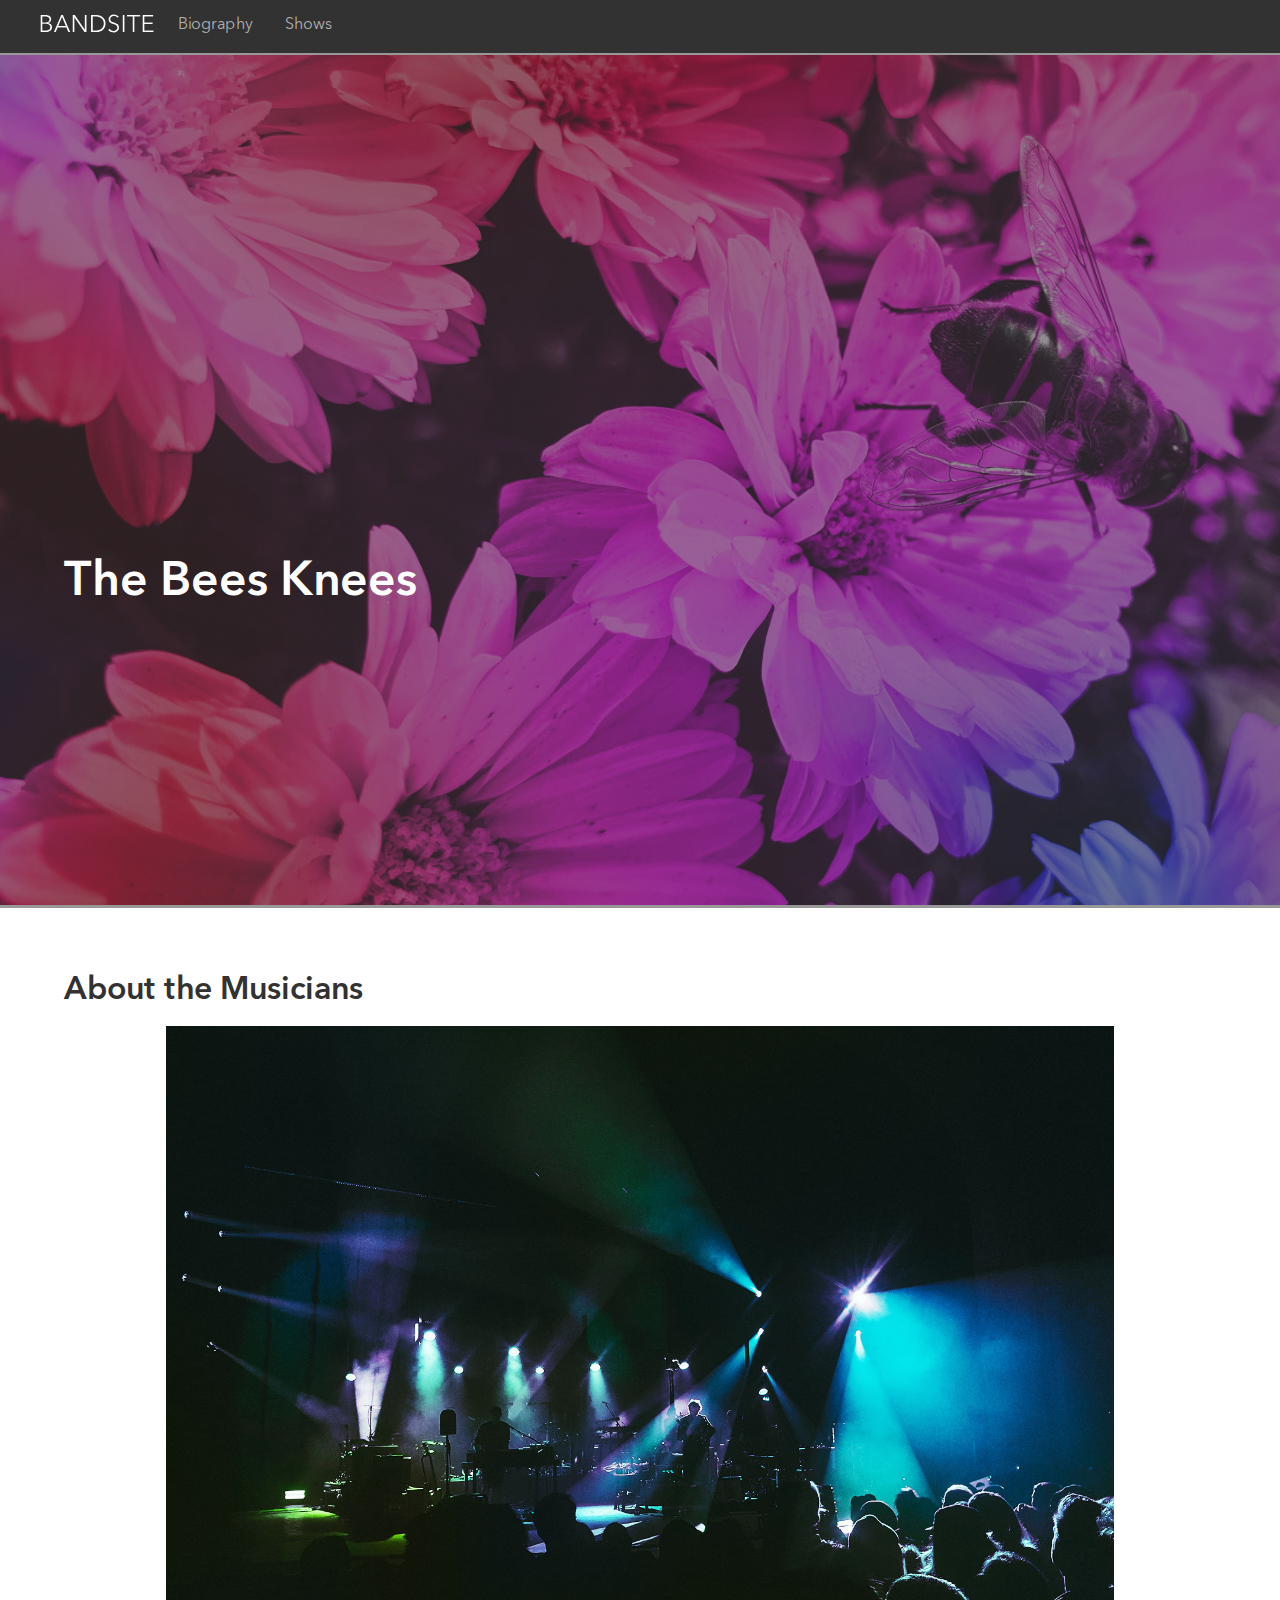
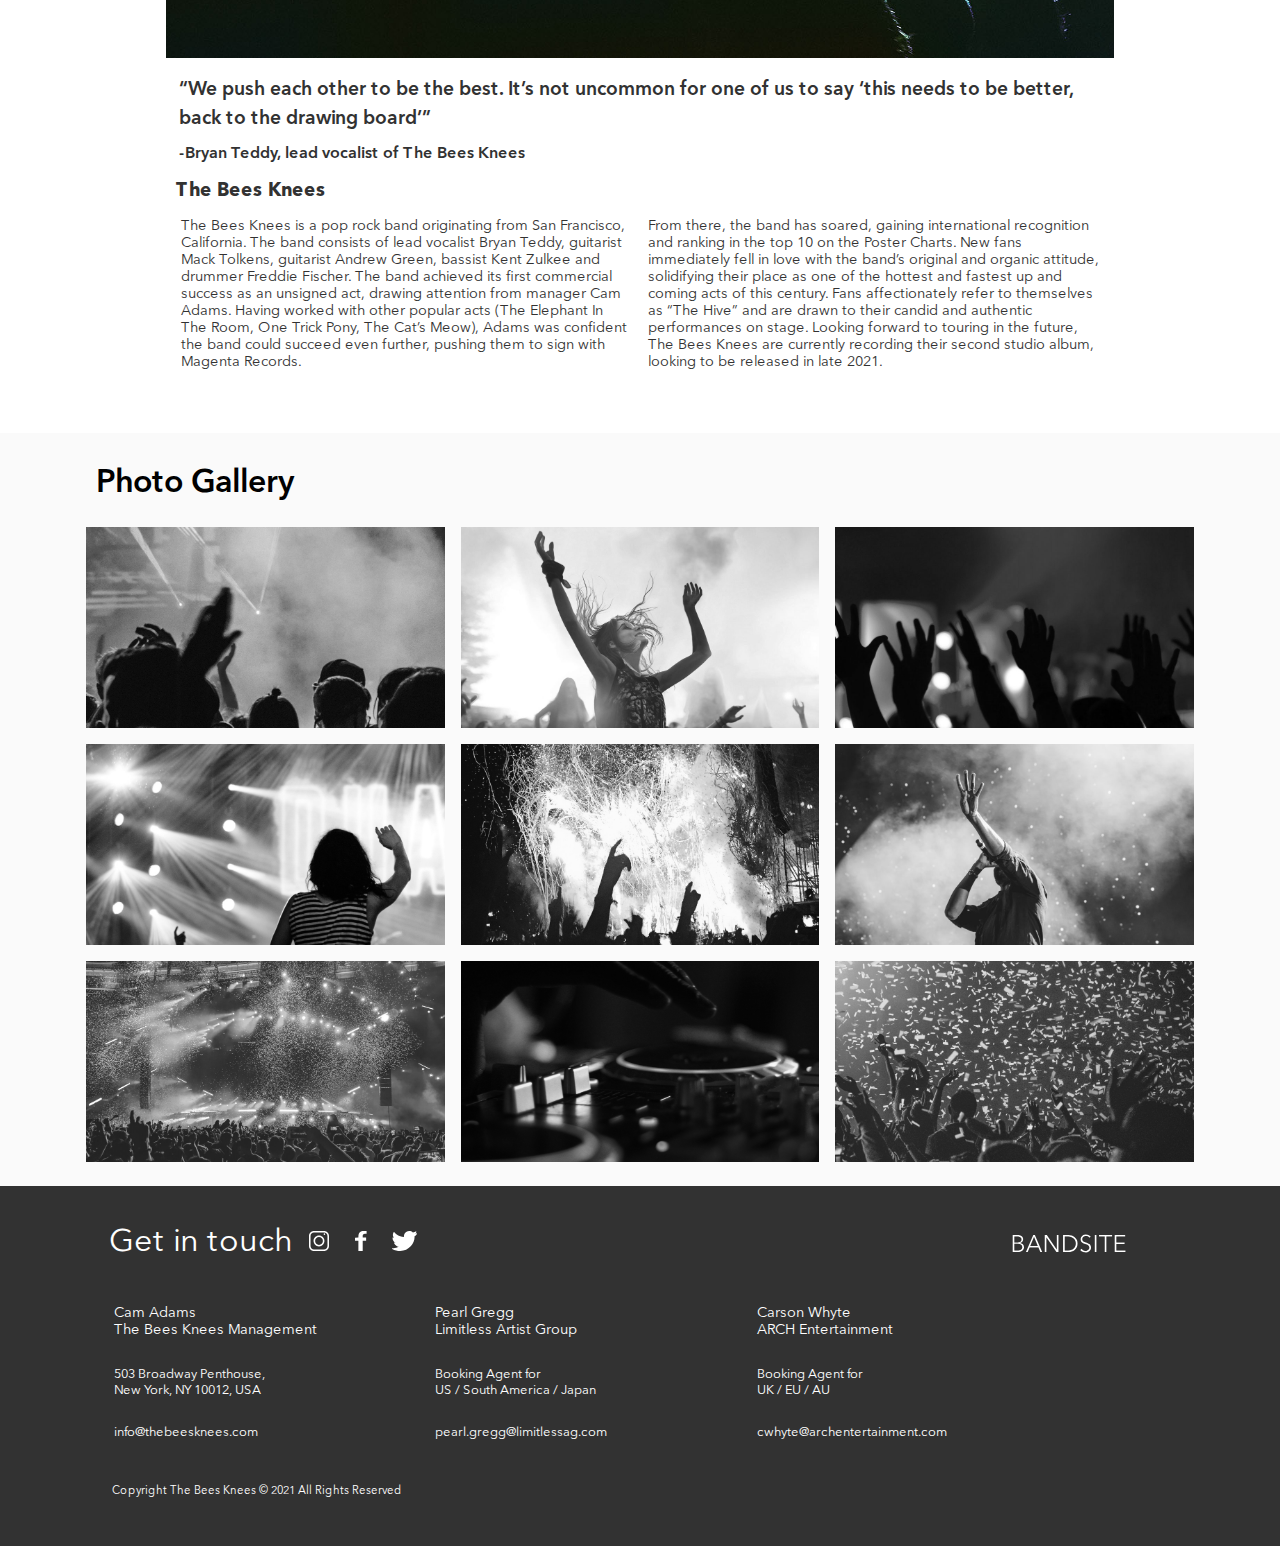
==== commit 53e1627d: "final commit" ====
--- a/index.html
+++ b/index.html
@@ -119,9 +119,8 @@
                    <p class="footer__address">
                        503 Broadway Penthouse,<br />
                        New York, NY 10012, USA<br />
-                   <p class="footer__email">
-                       info@thebeesknees.com
-                   </p>
+                  </p> 
+                  <a class="footer__email" href="mailto:info@thebeesknees.com">info@thebeesknees.com</a>  
                 </div>
                 <div class=" footer__mainbox">
                     <h3 class="footer__subheading">
@@ -132,10 +131,7 @@
                         Booking Agent for<br />
                         US / South America / Japan
                     </p>
-                    <p class="footer__email">
-                        pearl.gregg@limitlessag.com
-                    </p>
-    
+                    <a class="footer__email" href="mailto:pearl.gregg@limitlessag.com">pearl.gregg@limitlessag.com</a>
                 </div>
                 <div class=" footer__mainbox">
                     <h3 class="footer__subheading">
@@ -144,9 +140,8 @@
                     <p class="footer__address">
                         Booking Agent for<br />
                         UK / EU / AU<br />
-                    <p class="footer__email">
-                        cwhyte@archentertainment.com
-                    </p>
+                    </p>    
+                    <a class="footer__email" href="mailto:cwhyte@archentertainment.com">cwhyte@archentertainment.com</a>    
                 </div>
             </div>
             <div class="footer__bandsite"><!-- third with bands watermark logo-->
--- a/css/bio.css
+++ b/css/bio.css
@@ -37,19 +37,19 @@
 @media screen and (min-width: 768px) {
   .header__box {
     display: flex;
+    align-items: center;
     justify-content: flex-start;
-    align-items: center;
     padding: 0rem 1rem 0 2rem;
   }
 }
 .header__titlebox {
-  padding: 1rem;
+  padding: 0.5rem;
 }
 
 .nav__list {
   display: flex;
+  align-items: center;
   justify-content: space-between;
-  align-items: center;
 }
 .nav__item {
   list-style: none;
@@ -70,11 +70,15 @@
 }
 .nav__link {
   text-decoration: none;
+  color: #afafaf;
+}
+.nav__link:hover {
   color: #ffffff;
 }
 
 .hero {
   width: 100%;
+  /*applying background with a opacity of 50%*/
 }
 .hero__box {
   background: linear-gradient(rgba(50, 50, 50, 0.5), rgba(50, 50, 50, 0.5)), url("../assets/images/hero-bio.jpg");
@@ -103,36 +107,28 @@
 }
 .hero__name {
   position: absolute;
-  bottom: 12rem;
-  left: 9rem;
   color: #ffffff;
-  font-size: 3rem;
 }
 @media screen and (min-width: 320px) {
   .hero__name {
     bottom: 5rem;
     left: 1rem;
     font-size: 1.5rem;
-    font-family: "Avenir";
     font-weight: 400;
   }
 }
 @media screen and (min-width: 768px) {
   .hero__name {
-    bottom: 10rem;
+    bottom: 13rem;
     left: 4rem;
     font-size: 3rem;
-    font-family: "Avenir";
     font-weight: 600;
   }
 }
 @media screen and (min-width: 1280px) {
   .hero__name {
-    bottom: 20.5rem;
+    bottom: 18.5rem;
     left: 4rem;
-    font-size: 3rem;
-    font-family: "Avenir";
-    font-weight: 600;
   }
 }
 
@@ -148,12 +144,12 @@
   }
 }
 .about__content {
+  margin: 0 auto 0 auto;
   /*resizing the about section with increasing width*/
 }
 @media screen and (min-width: 768px) {
   .about__content {
     width: 90%;
-    margin: 0 auto 0 auto;
   }
 }
 @media screen and (min-width: 1280px) {
@@ -212,9 +208,10 @@
 }
 .about__details-- {
   padding: 0.3rem;
-  font-weight: 600;
+  font-weight: 400;
 }
 .about__box {
+  height: auto;
   /*turning the paragraph into two columns using flex and giving it equal width*/
 }
 @media screen and (min-width: 768px) {
@@ -253,10 +250,10 @@
 @media screen and (min-width: 768px) {
   .gallery__box {
     display: flex;
+    align-items: center;
     flex-wrap: wrap;
     flex-direction: row;
     justify-content: center;
-    align-items: center;
   }
 }
 .gallery__images {
@@ -356,6 +353,12 @@
 .footer__mainbox {
   padding: 0.3rem;
 }
+@media screen and (min-width: 320px) {
+  .footer__mainbox {
+    margin-top: 1rem;
+    margin-bottom: 1rem;
+  }
+}
 @media screen and (min-width: 768px) {
   .footer__mainbox {
     width: 30%;
@@ -372,6 +375,7 @@
 }
 .footer__address {
   padding: 0.3rem;
+  margin: 0.5rem 0;
 }
 @media screen and (min-width: 768px) {
   .footer__address {
@@ -387,15 +391,23 @@
 }
 .footer__email {
   padding: 0.3rem;
+  text-decoration: none;
+  color: #ffffff;
+  padding: 0.3rem;
 }
 @media screen and (min-width: 768px) {
   .footer__email {
     padding: 0.3rem;
-    font-size: 0.7rem;
+    font-size: 0.8rem;
   }
 }
 .footer__bandsite {
   padding: 0.5rem;
+}
+@media screen and (min-width: 320px) {
+  .footer__bandsite {
+    margin-top: 2rem;
+  }
 }
 @media screen and (min-width: 768px) {
   .footer__bandsite {
@@ -417,5 +429,6 @@
 @media screen and (min-width: 1280px) {
   .footer__copyright {
     justify-content: space-around;
+    padding: 1.5rem 0.5rem;
   }
 }/*# sourceMappingURL=bio.css.map */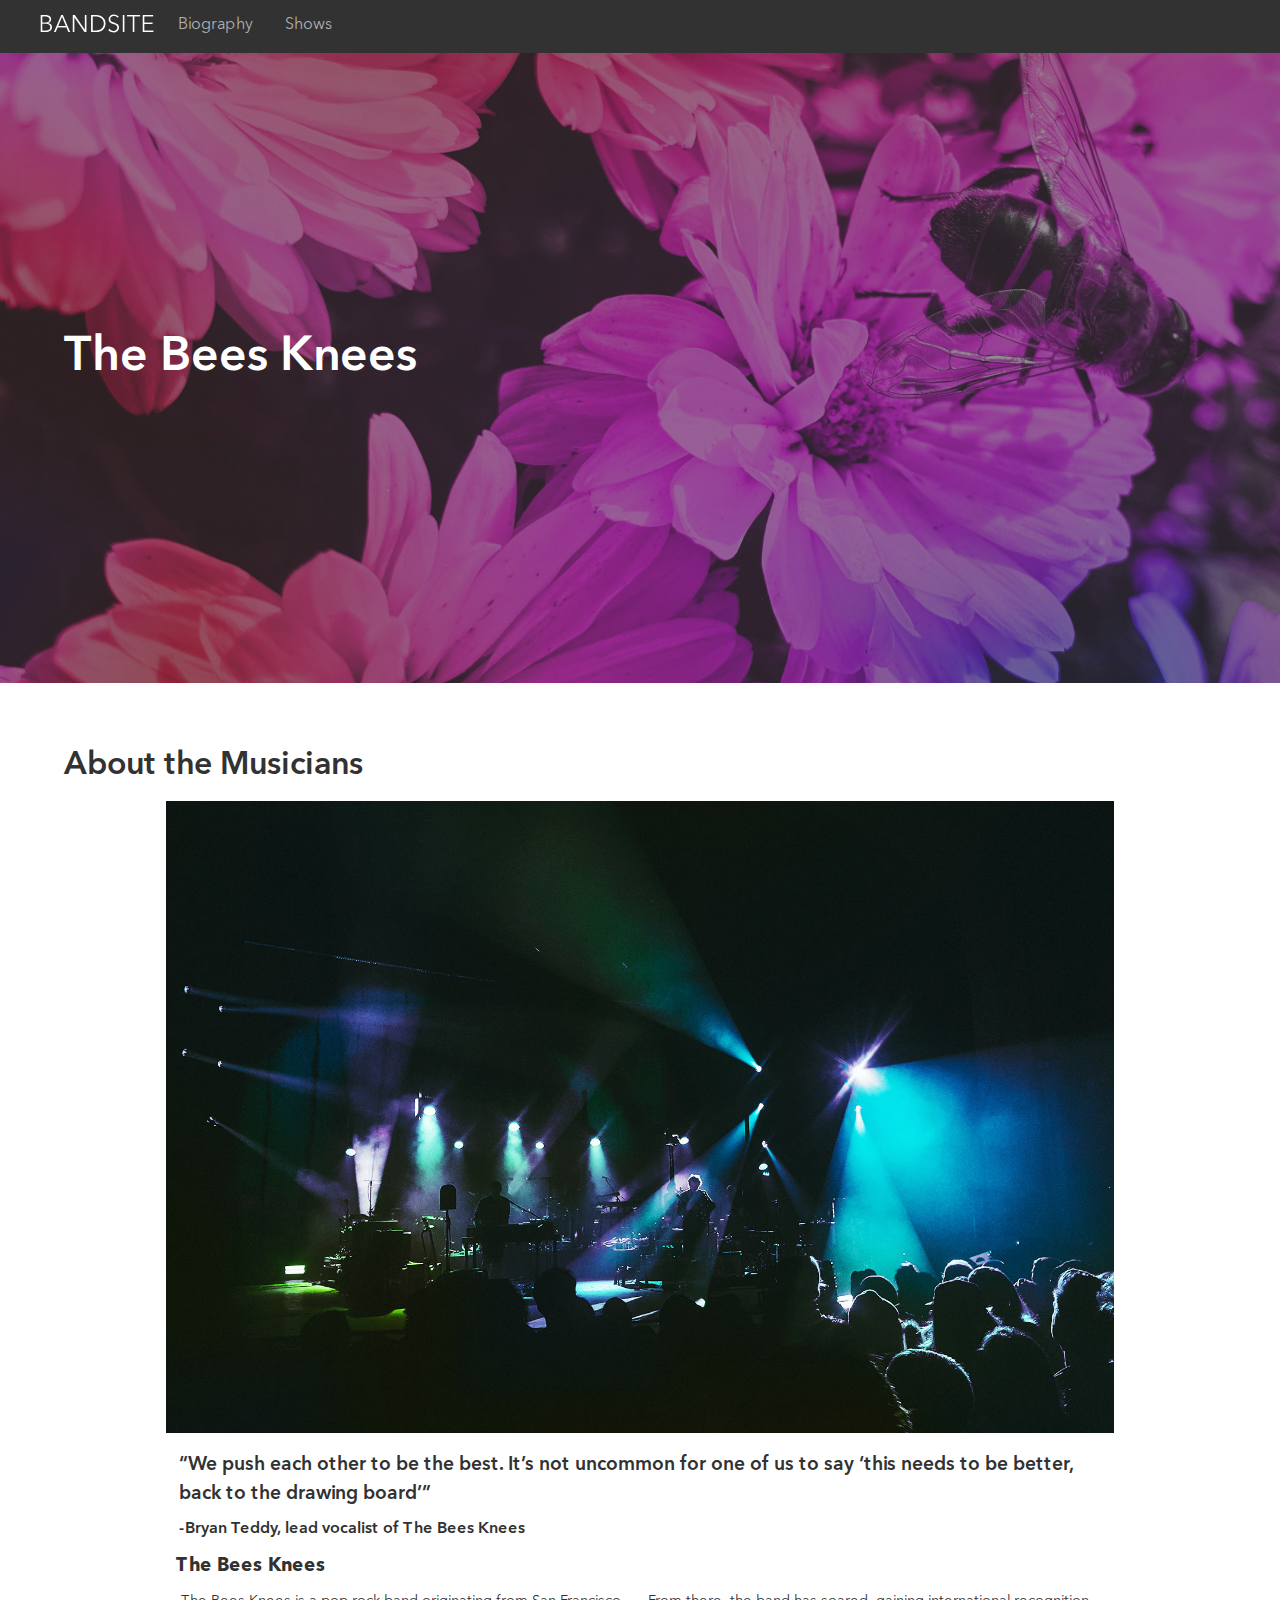
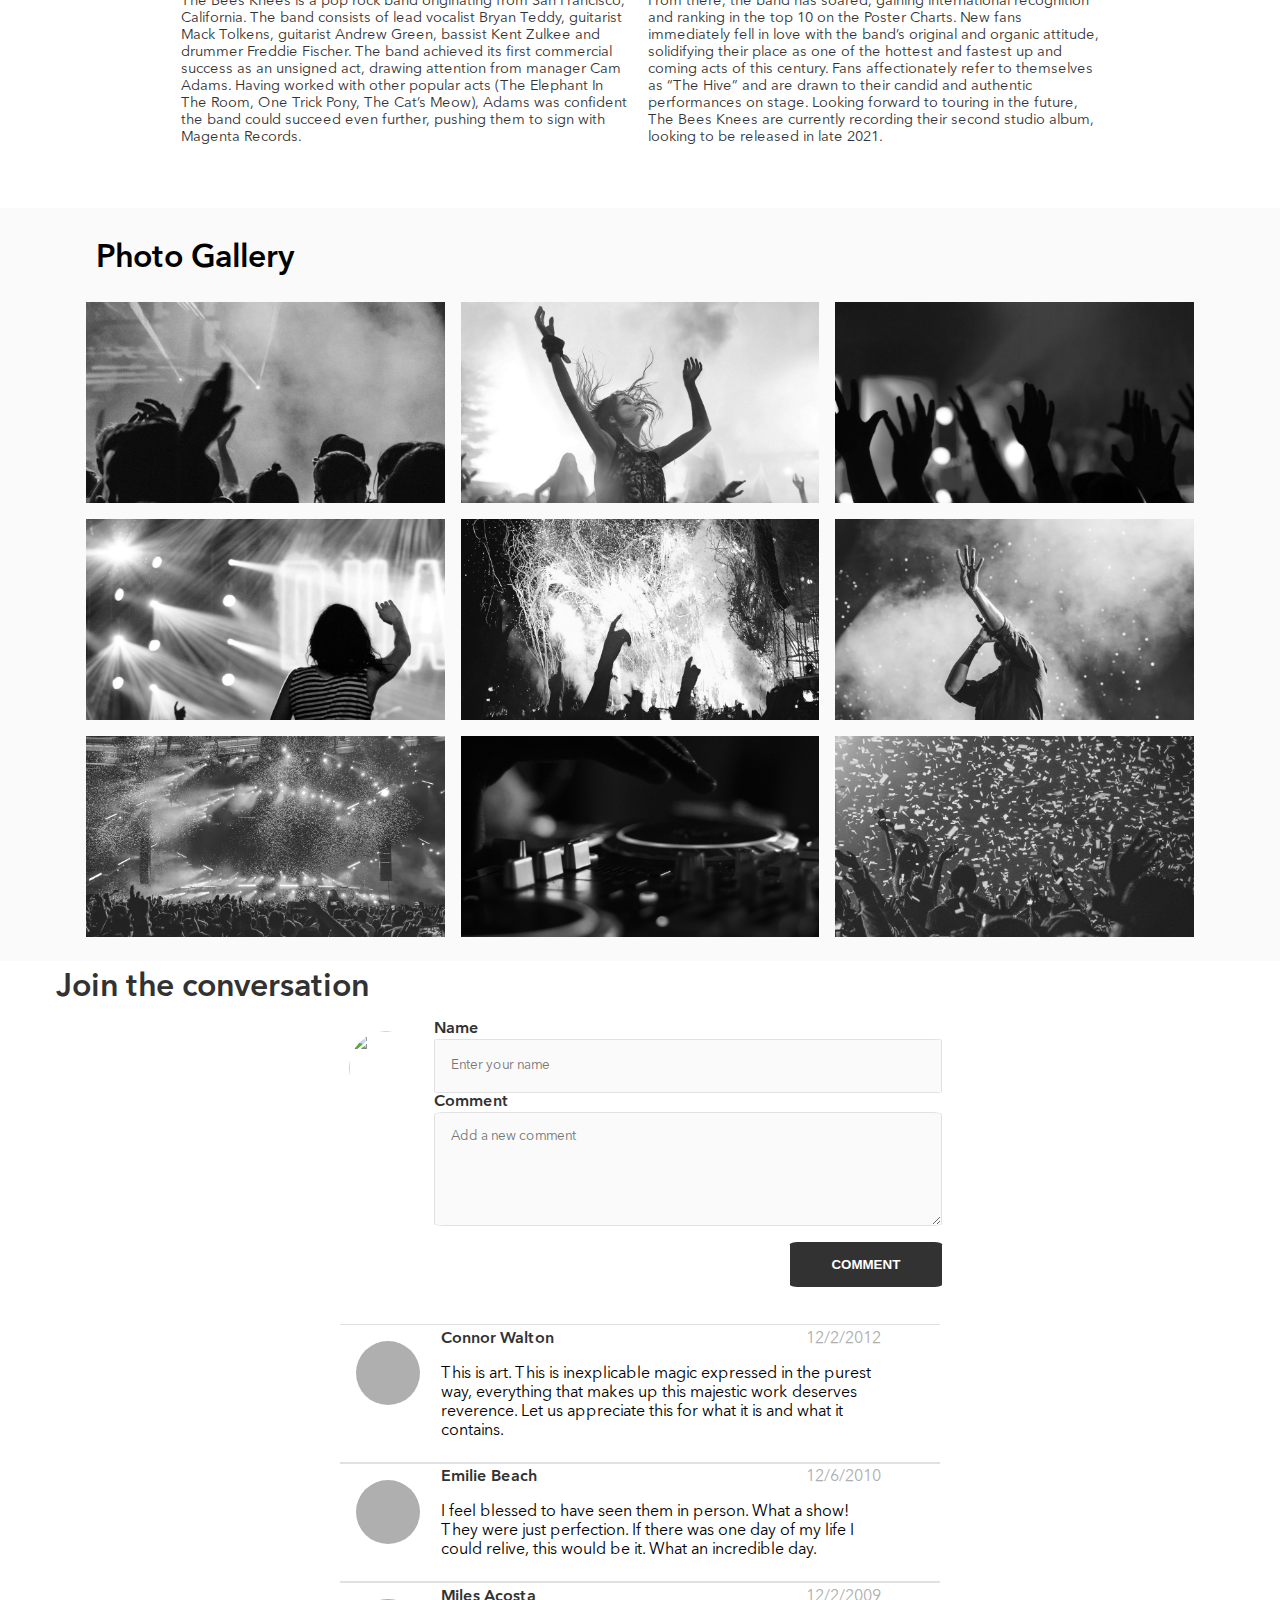
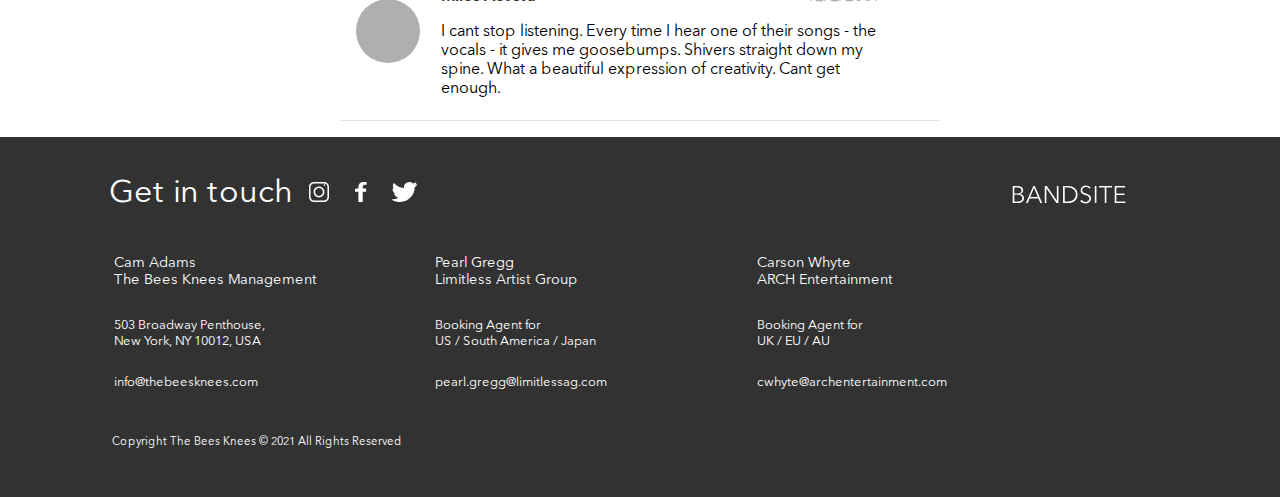
==== commit b8000726: "Styling done" ====
--- a/index.html
+++ b/index.html
@@ -22,7 +22,7 @@
                          <a class="nav__link" href="#bioinfo">Biography</a>
                      </li>
                      <li class="nav__item">
-                         <a class="nav__link" href="#">Shows</a>
+                         <a class="nav__link" href="./pages/shows.html">Shows</a>
                      </li>    
                  </ul>
              </nav>
@@ -99,6 +99,27 @@
             
             </div>
         </section>
+        <section class="form">
+            <h2 class="form__heading">Join the conversation</h2>
+            <div class="form__box">
+                <div class="form__picturebox">
+                    <img class="form__image" src="./assets//Images/Mohan-muruge.jpg" />
+                 </div>
+                <form action="" method="" class="form__main" id="add-comment">
+                    <div class="form__textbox">
+                        <label for="name">Name</label>
+                        <input type="text" class="form__name" name="name" placeholder="Enter your name">
+                    </div>
+                    <div class="form__textbox">
+                        <label for="textarea">Comment</label>   
+                        <textarea name="comment" cols="45" rows="5"  class="form__comment" placeholder="Add a new comment"></textarea> 
+                    </div>
+                    <button id="submit" type="submit" class="form__button">COMMENT</button>
+                </form>
+            </div>
+        </section>
+        <section id="commentSection" class="comment">
+        </section>
     </main>
     <!--footer starts here, it is divided into 4 parts-->
     <footer class="footer">
@@ -106,9 +127,9 @@
             <div class="footer__iconbox"><!--first part with icons and heading-->
                 <h2 class="footer__heading"> Get in touch</h2>
                 <div class="footer__social">
-                    <img class="footer__icon" src="./assets/icons/SVG/Icon-instagram.svg" alt="Instagram">
-                    <img class="footer__icon" src="./assets/icons/SVG/Icon-facebook.svg" alt="Facebook">
-                    <img class="footer__icon" src="./assets/icons/SVG/Icon-twitter.svg" alt="Twitter">
+                    <a href="https://www.facebook.com/"><img class="footer__icon" src="./assets/icons/SVG/Icon-instagram.svg" alt="Instagram"></a>
+                    <a href="https://www.instagram.com/"><img class="footer__icon" src="./assets/icons/SVG/Icon-facebook.svg" alt="Facebook"></a>
+                    <a href="https://twitter.com/"><img class="footer__icon" src="./assets/icons/SVG/Icon-twitter.svg" alt="Twitter"></a>
                 </div>
             </div>
             <div class="footer__infobox"><!--second part with agents details-->
@@ -155,5 +176,7 @@
         </div>
         <!--footer container ends here-->
     </footer> 
+    <script src="https://unpkg.com/axios/dist/axios.min.js"></script>
+    <script src="scripts/index-page.js"></script>
 </body>
 </html>--- a/css/bio.css
+++ b/css/bio.css
@@ -102,7 +102,7 @@
 }
 @media screen and (min-width: 1280px) {
   .hero__box {
-    height: 95vh;
+    height: 70vh;
   }
 }
 .hero__name {
@@ -431,4 +431,168 @@
     justify-content: space-around;
     padding: 1.5rem 0.5rem;
   }
+}
+
+.form__heading {
+  padding: 0.5rem;
+  font-size: 1.7rem;
+  font-weight: 600;
+  color: #323232;
+}
+@media screen and (min-width: 768px) {
+  .form__heading {
+    font-size: 2rem;
+    margin-left: 3rem;
+  }
+}
+.form__box {
+  display: flex;
+  justify-content: center;
+  padding: 0.3rem;
+}
+@media screen and (min-width: 768px) {
+  .form__box {
+    justify-content: center;
+  }
+}
+.form__image {
+  width: 5rem;
+  height: 5rem;
+  border-radius: 50%;
+  padding: 0.5rem;
+}
+@media screen and (min-width: 768px) {
+  .form__image {
+    width: 5.5rem;
+    height: 5.5rem;
+  }
+}
+@media screen and (min-width: 1280px) {
+  .form__image {
+    width: 6rem;
+    height: 6rem;
+    padding: 0.7rem;
+  }
+}
+.form__main {
+  display: flex;
+  flex-direction: column;
+  justify-content: center;
+  width: 70%;
+}
+@media screen and (min-width: 768px) {
+  .form__main {
+    width: 50%;
+    align-items: flex-end;
+  }
+}
+@media screen and (min-width: 1280px) {
+  .form__main {
+    width: 40%;
+    align-items: flex-end;
+  }
+}
+.form__textbox {
+  display: flex;
+  flex-direction: column;
+  width: 100%;
+  color: #323232;
+  font-weight: 600;
+}
+.form__name {
+  height: 6vh;
+  background-color: #fafafa;
+  border: 1px solid #e1e1e1;
+  border-radius: 2%;
+  font-family: "Avenir";
+  padding: 1rem;
+}
+.form__comment {
+  background-color: #fafafa;
+  border: 1px solid #e1e1e1;
+  border-radius: 2%;
+  font-family: "Avenir";
+  padding: 1rem;
+}
+.form__button {
+  width: 100%;
+  height: 5vh;
+  margin: 1rem 0;
+  background-color: #323232;
+  color: #ffffff;
+  border: none;
+  font-weight: 900;
+  border-radius: 5%;
+}
+@media screen and (min-width: 768px) {
+  .form__button {
+    width: 30%;
+    align-items: flex-end;
+    height: 5vh;
+    border-radius: 5%;
+  }
+}
+
+.comment {
+  padding: 1rem;
+}
+.comment__list {
+  width: 95%;
+  margin: 0 auto;
+}
+@media screen and (min-width: 768px) {
+  .comment__list {
+    width: 64%;
+  }
+}
+@media screen and (min-width: 1280px) {
+  .comment__list {
+    width: 48%;
+  }
+}
+.comment__item {
+  width: 100%;
+  display: flex;
+  height: auto;
+  justify-content: space-between;
+  border-top: 1px solid #e1e1e1;
+  border-bottom: 1px solid #e1e1e1;
+}
+@media screen and (min-width: 768px) {
+  .comment__item {
+    justify-content: flex-start;
+  }
+}
+.comment__avatarbox {
+  padding: 1.5rem 0;
+}
+@media screen and (min-width: 768px) {
+  .comment__avatarbox {
+    padding: 1rem;
+  }
+}
+.comment__avatar {
+  background-color: #afafaf;
+  width: 4rem;
+  height: 4rem;
+  border-radius: 50%;
+}
+.comment__input {
+  margin: 1rem 0rem;
+}
+.comment__box {
+  width: 75%;
+  padding: 0.3rem;
+}
+.comment__nametime {
+  display: flex;
+  justify-content: space-between;
+}
+.comment__name {
+  font-weight: 600;
+  color: #323232;
+}
+.comment__date {
+  font-weight: 400;
+  color: #afafaf;
 }/*# sourceMappingURL=bio.css.map */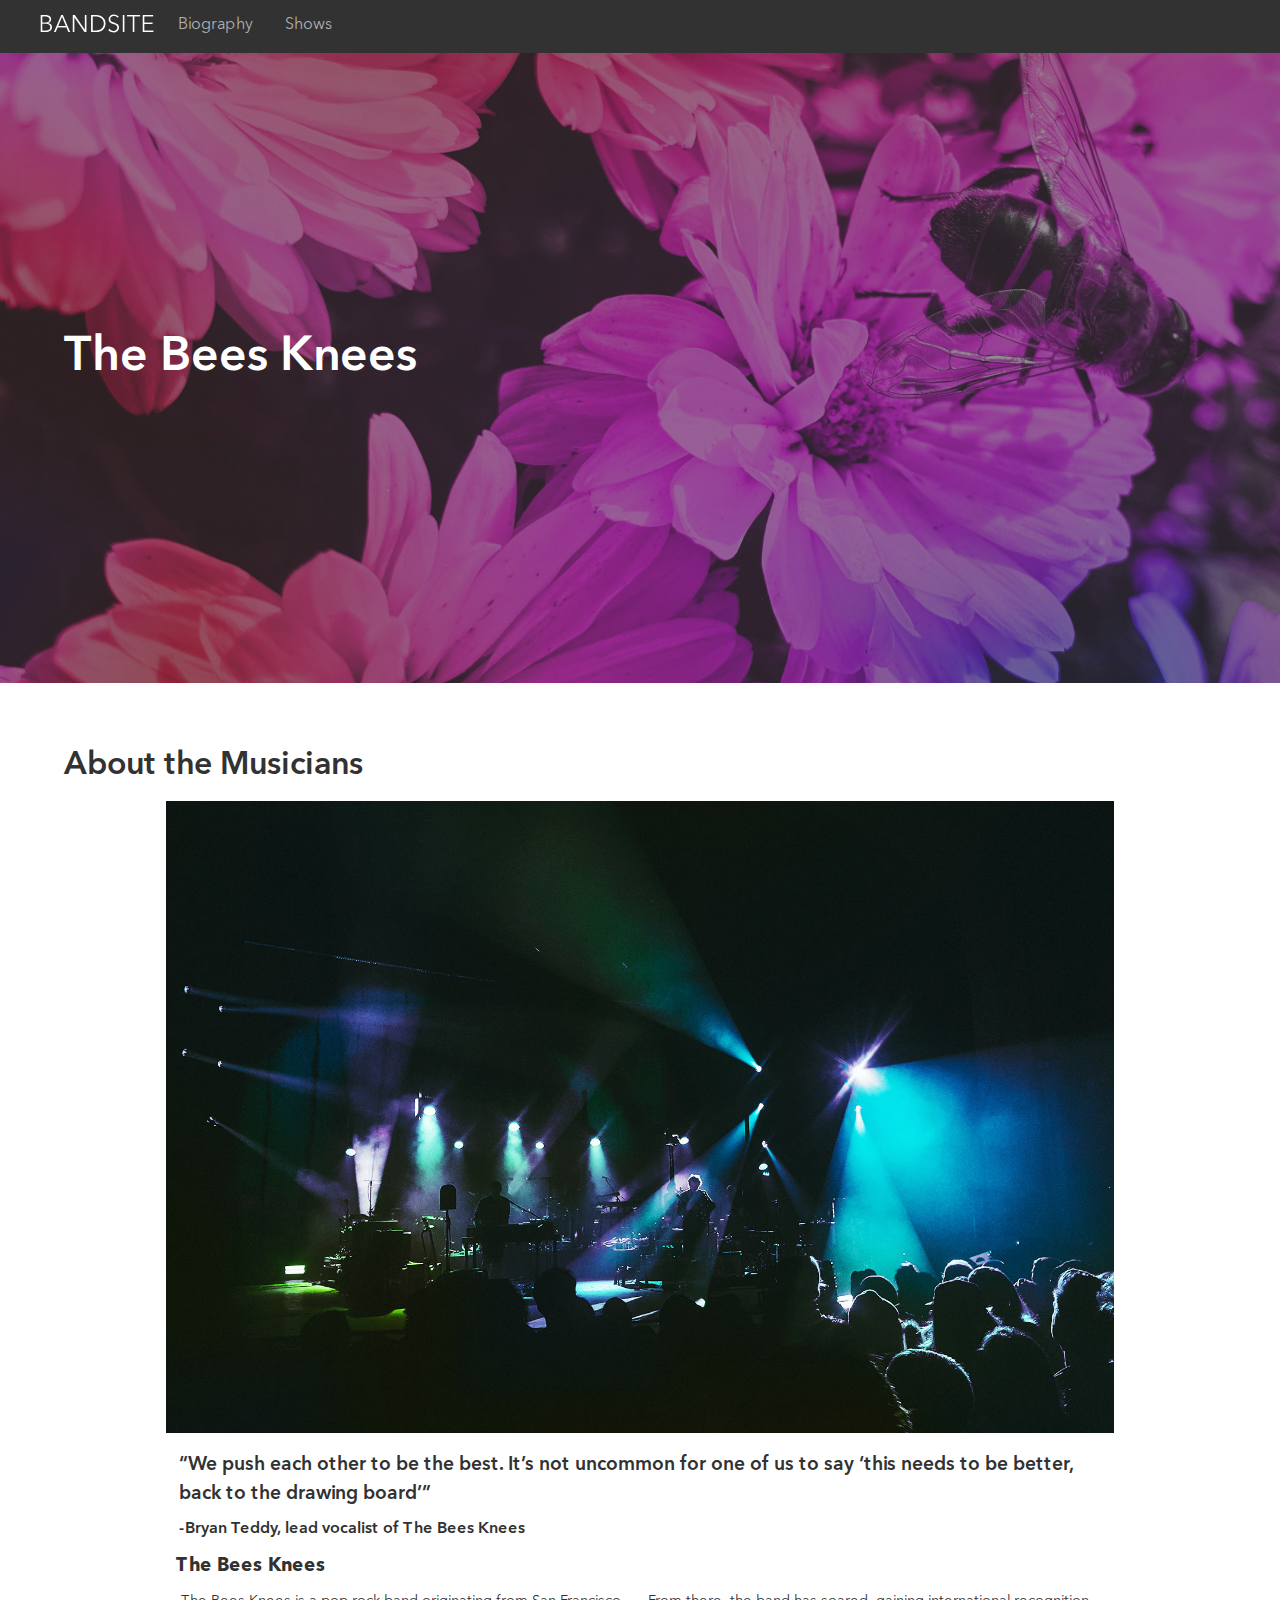
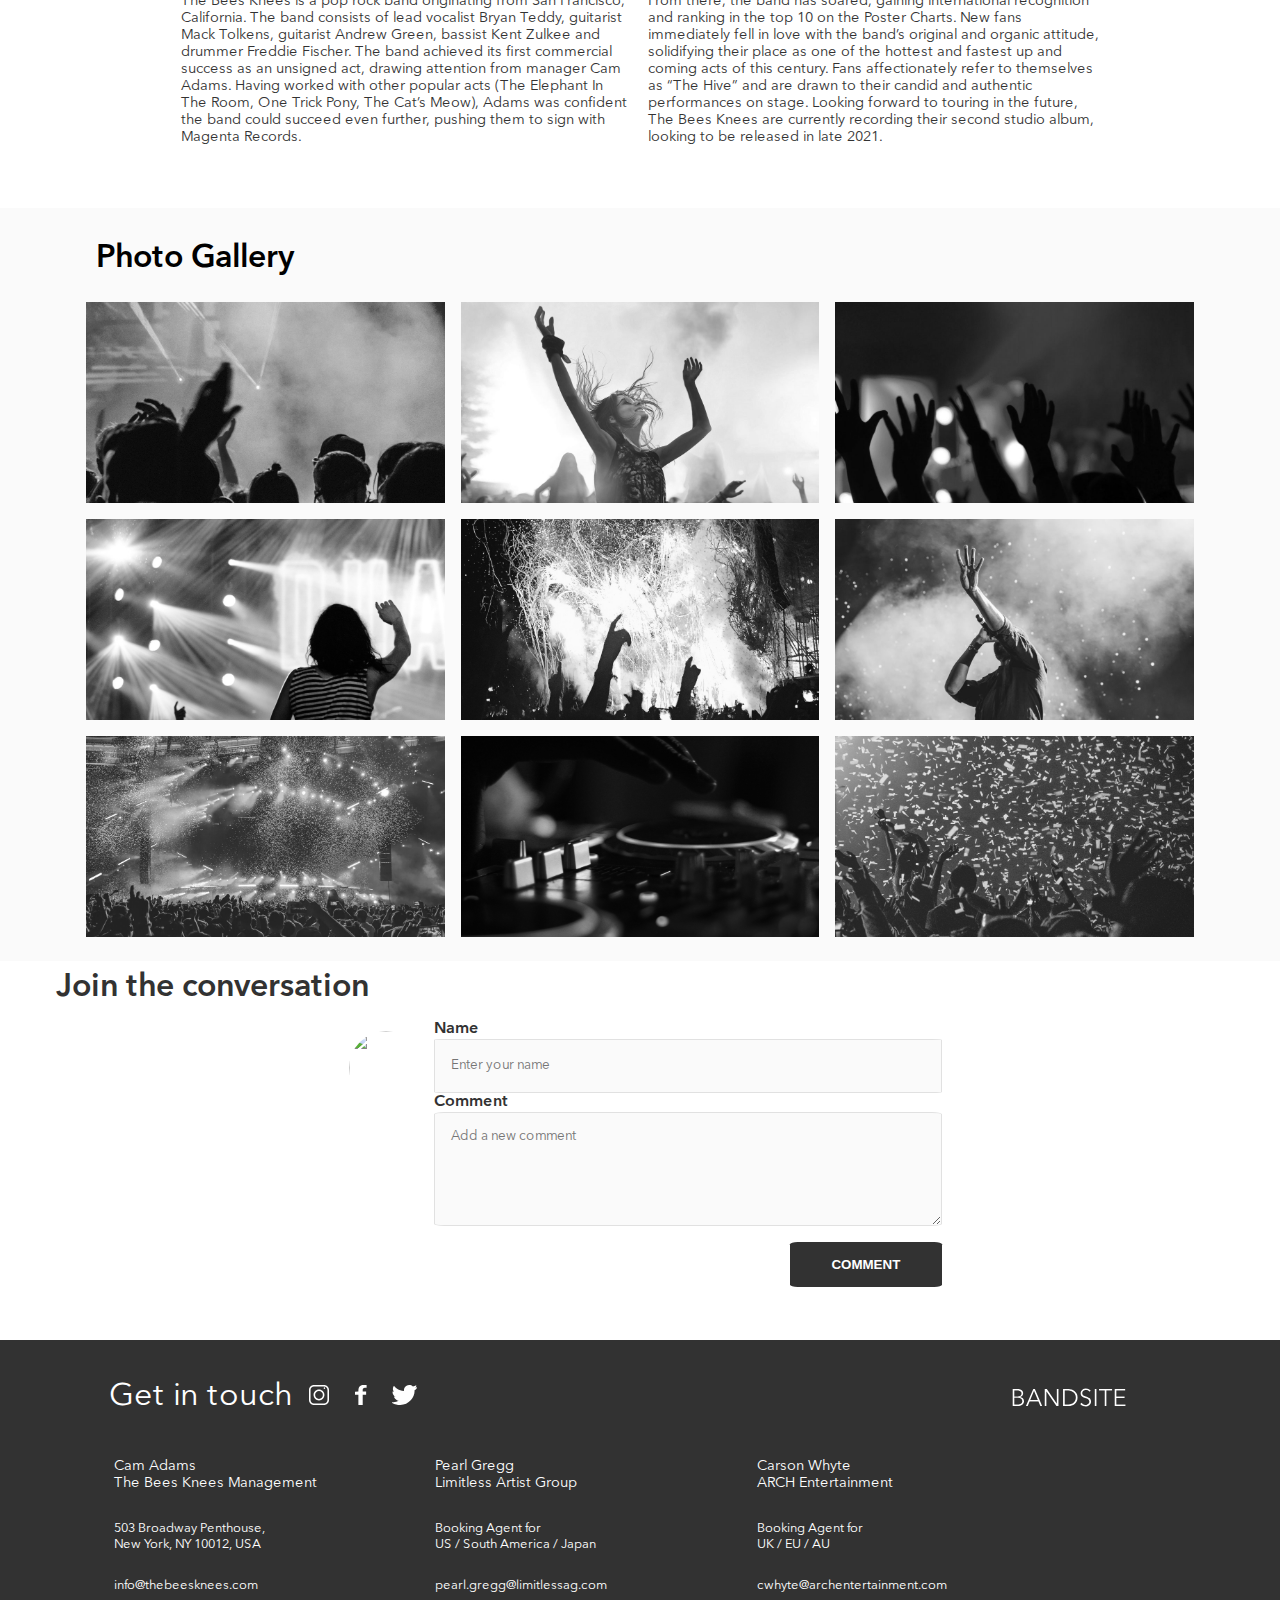
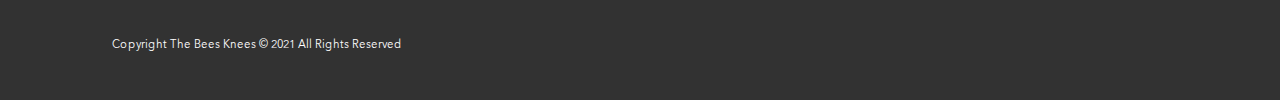
==== commit f887d33e: "Posted data from API" ====
--- a/index.html
+++ b/index.html
@@ -99,6 +99,7 @@
             
             </div>
         </section>
+        <!--Form to collect customer inputs-->
         <section class="form">
             <h2 class="form__heading">Join the conversation</h2>
             <div class="form__box">
@@ -108,11 +109,11 @@
                 <form action="" method="" class="form__main" id="add-comment">
                     <div class="form__textbox">
                         <label for="name">Name</label>
-                        <input type="text" class="form__name" name="name" placeholder="Enter your name">
+                        <input type="text" class="form__name" name="name" placeholder="Enter your name" required>
                     </div>
                     <div class="form__textbox">
                         <label for="textarea">Comment</label>   
-                        <textarea name="comment" cols="45" rows="5"  class="form__comment" placeholder="Add a new comment"></textarea> 
+                        <textarea name="comment" cols="45" rows="5"  class="form__comment" placeholder="Add a new comment" required></textarea> 
                     </div>
                     <button id="submit" type="submit" class="form__button">COMMENT</button>
                 </form>
@@ -176,7 +177,8 @@
         </div>
         <!--footer container ends here-->
     </footer> 
-    <script src="https://unpkg.com/axios/dist/axios.min.js"></script>
+    <script src="https://cdnjs.cloudflare.com/ajax/libs/axios/0.21.1/axios.min.js"></script>
     <script src="scripts/index-page.js"></script>
 </body>
-</html>+</html>
+<!--test-->